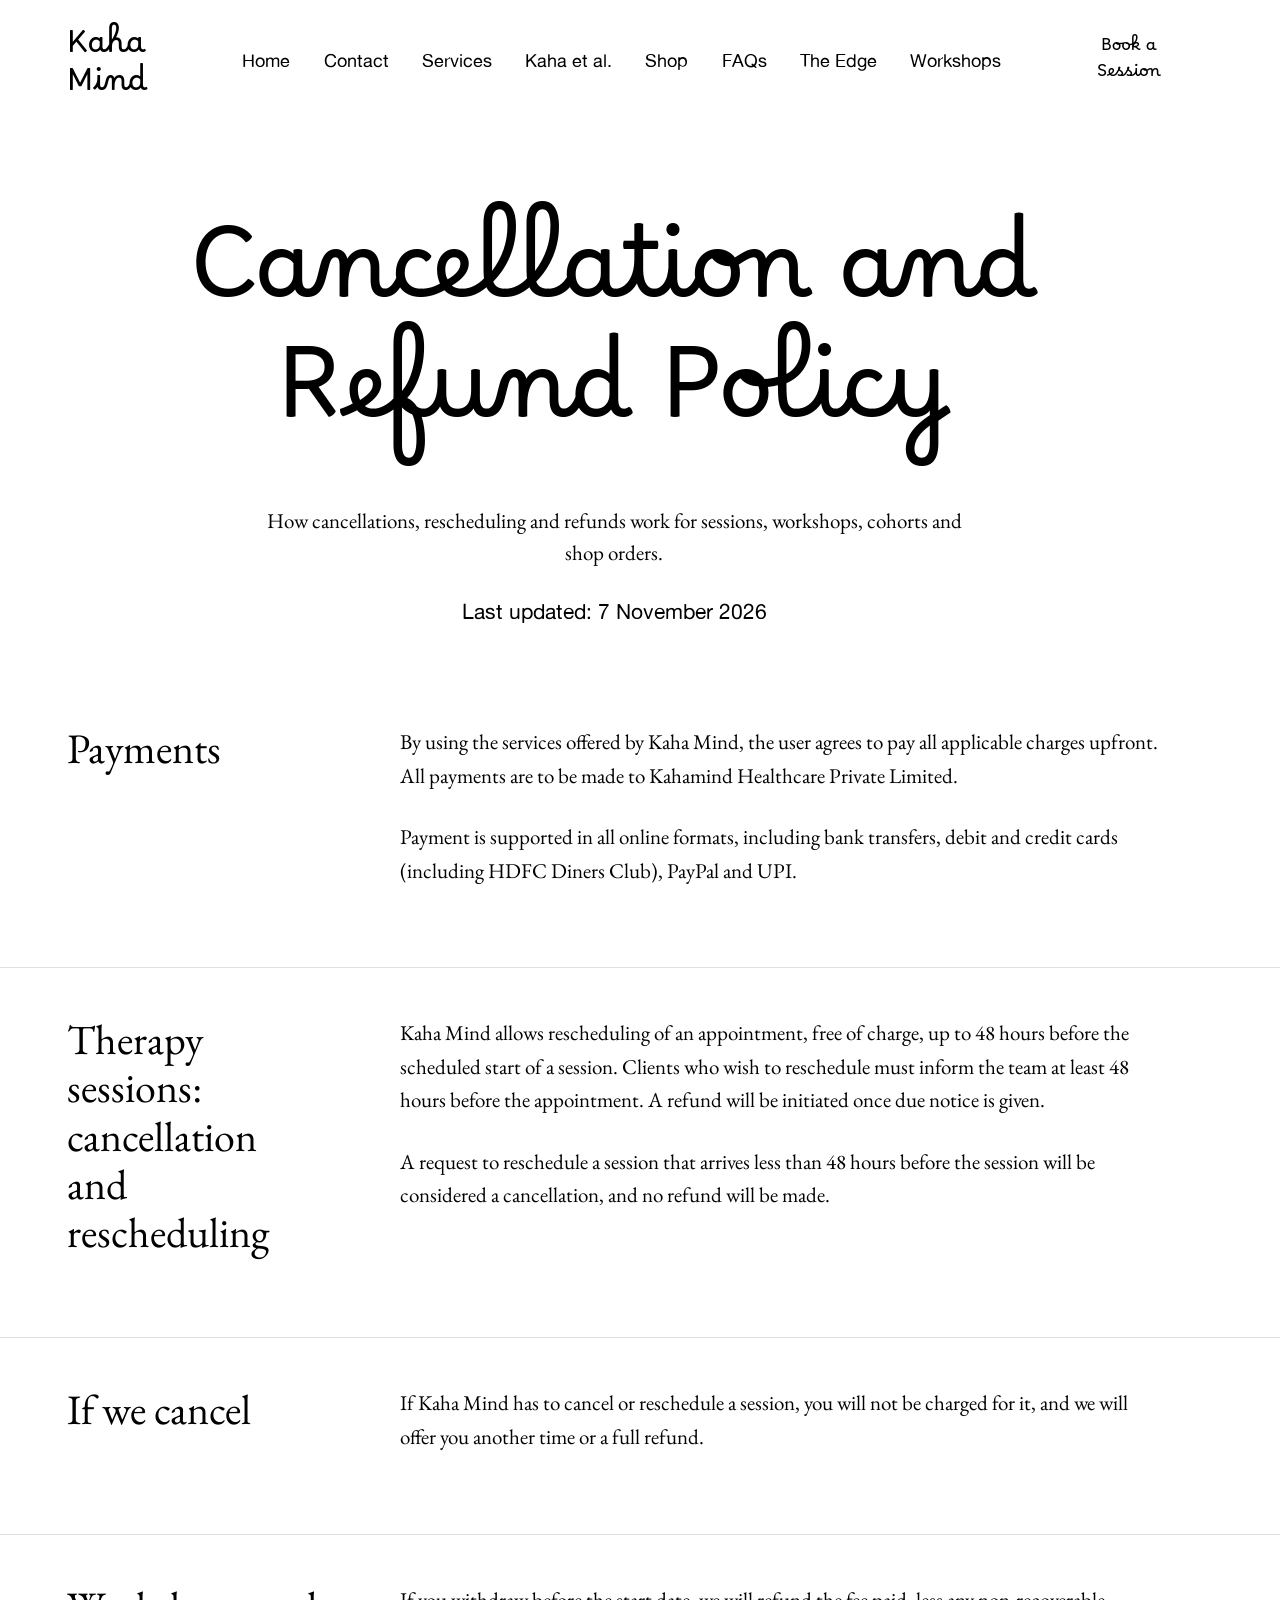
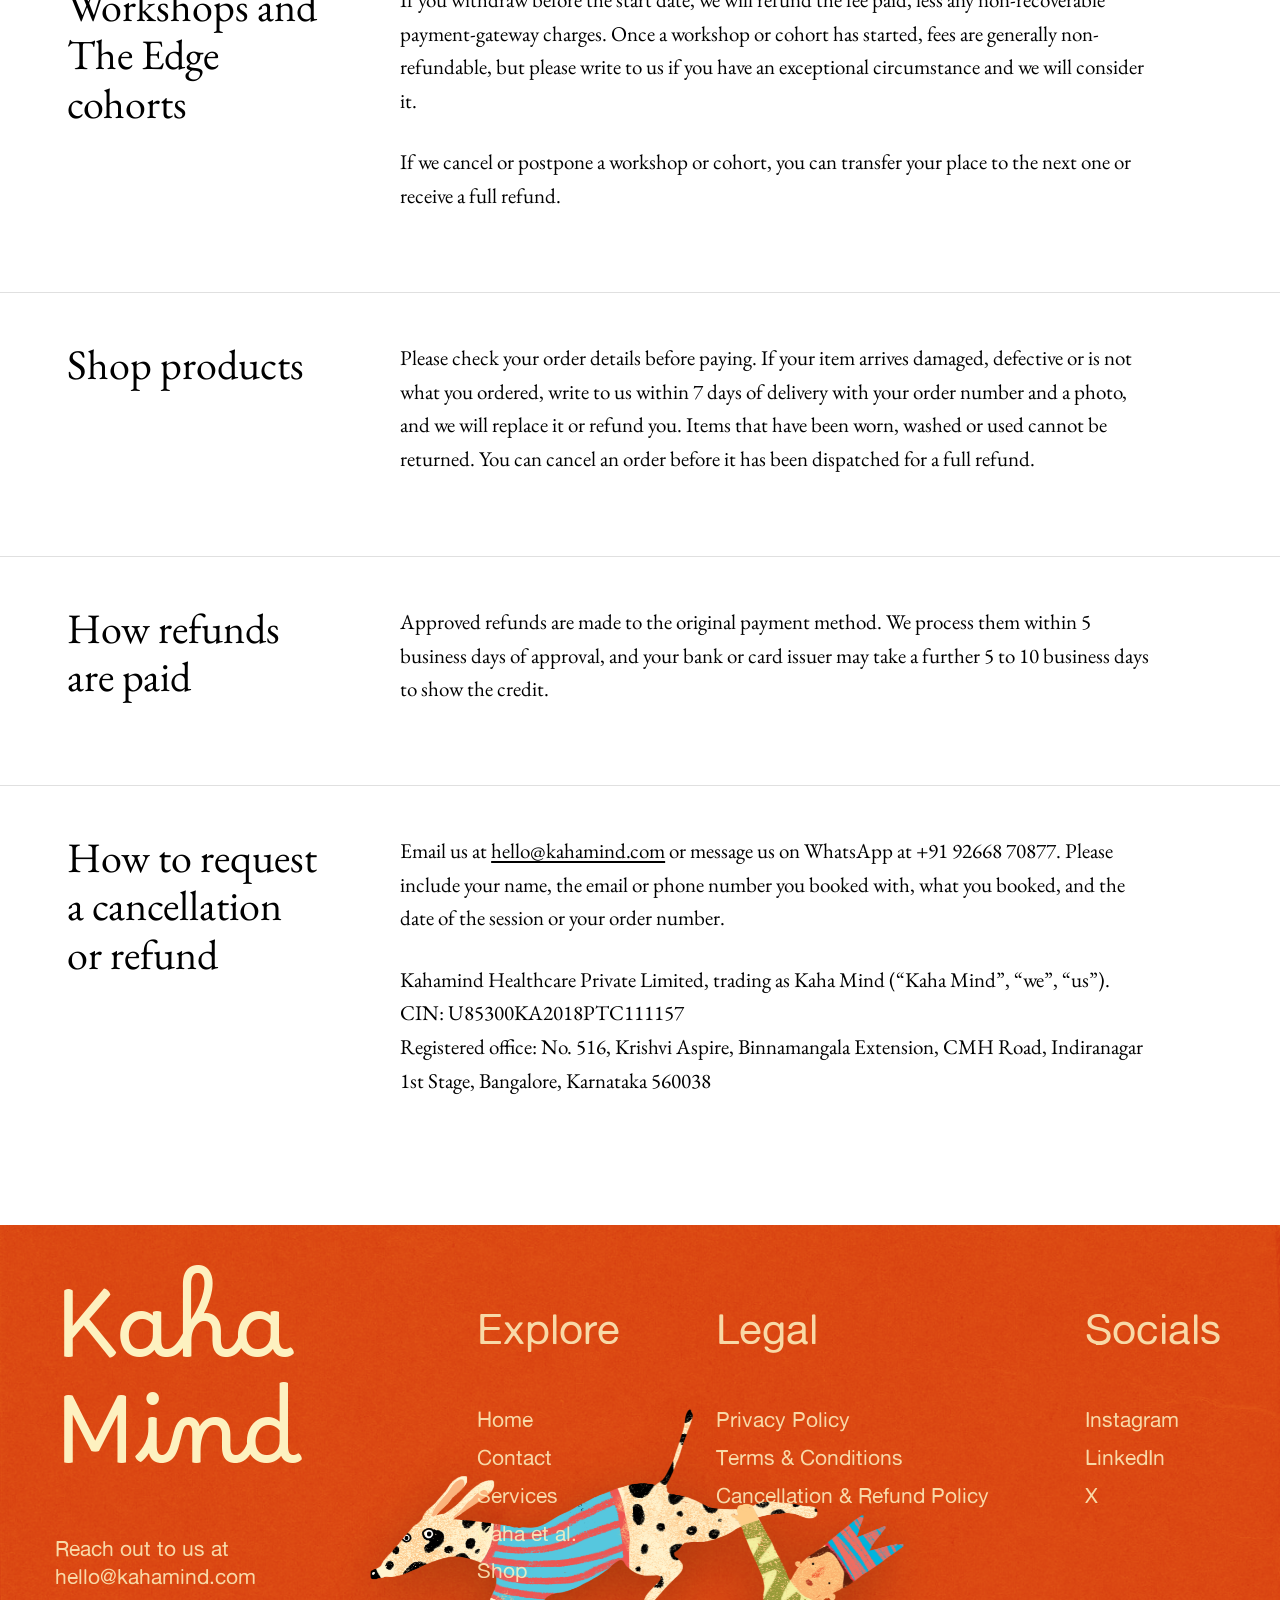
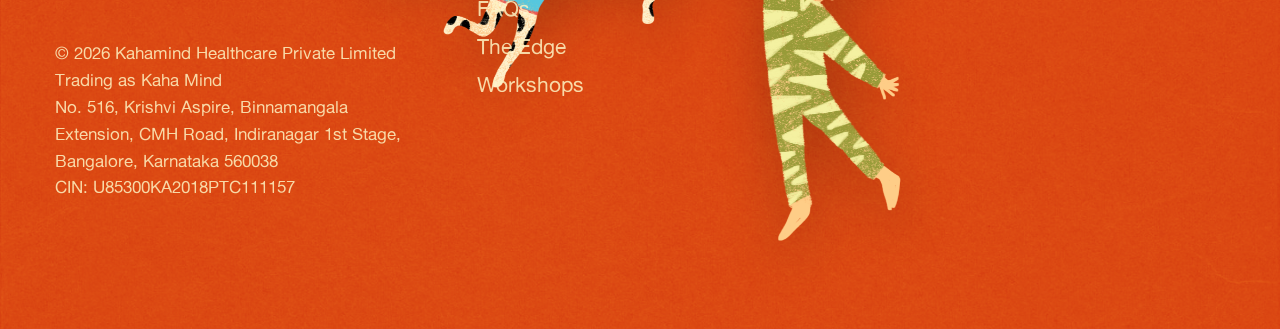
==== cancellation-and-refund-policy.html @ 148a232e "Add files via upload" ====
<!DOCTYPE html>
<html lang="en">
<head>
<meta charset="UTF-8">
<meta name="viewport" content="width=device-width, initial-scale=1">
<title>Cancellation and Refund Policy - Kaha Mind</title>
<link rel="preconnect" href="https://fonts.googleapis.com">
<link rel="preconnect" href="https://fonts.gstatic.com" crossorigin>
<link rel="stylesheet" href="https://fonts.googleapis.com/css2?family=Borel&family=EB+Garamond:wght@400;500&display=swap">
<link rel="stylesheet" href="styles.css?v=12">
<script>document.documentElement.className += " js";</script>
</head>
<body class="legal-page">

  <header class="home-header">
    <a href="index.html" class="home-logo" aria-label="Kaha Mind home">
      <span>Kaha</span><span>Mind</span>
    </a>

    <nav class="home-nav" aria-label="Main">
      <ul>
        <li><a href="index.html">Home</a></li>
        <li><a href="contact.html">Contact</a></li>
        <li><a href="services.html">Services</a></li>
        <li><a href="dossier.html">Kaha et al.</a></li>
        <li><a href="shop.html">Shop</a></li>
        <li><a href="faq.html">FAQs</a></li>
        <li><a href="edge.html">The Edge</a></li>
        <li><a href="workshops.html">Workshops</a></li>
      </ul>
    </nav>

    <a class="book-btn" href="contact.html">Book a<br>Session</a>

    <button class="menu-toggle home-menu-toggle" type="button" id="menu-toggle"
            aria-label="Open menu" aria-expanded="false" aria-controls="mobile-nav">
      <span></span><span></span><span></span>
    </button>
  </header>

  <nav class="mobile-nav" id="mobile-nav" aria-label="Main">
    <ul>
      <li><a href="index.html">Home</a></li>
      <li><a href="contact.html">Contact</a></li>
      <li><a href="services.html">Services</a></li>
      <li><a href="dossier.html">Kaha et al.</a></li>
      <li><a href="shop.html">Shop</a></li>
      <li><a href="faq.html">FAQs</a></li>
      <li><a href="edge.html">The Edge</a></li>
      <li><a href="workshops.html">Workshops</a></li>
    </ul>
  </nav>

  <main>

    <section class="page-hero">
      <h1 class="page-title" data-reveal>Cancellation and Refund Policy</h1>
      <p class="page-lede" data-reveal>How cancellations, rescheduling and refunds work for sessions, workshops, cohorts and shop orders.</p>
      <p class="legal-updated" data-reveal>Last updated: 7 November 2026</p>
    </section>

    <section class="faq-list">

    <article class="faq-entry" data-reveal>
      <h2 class="faq-question">Payments</h2>
      <div class="faq-answer">
        <p>By using the services offered by Kaha Mind, the user agrees to pay all applicable charges upfront. All payments are to be made to Kahamind Healthcare Private Limited.</p>
        <p>Payment is supported in all online formats, including bank transfers, debit and credit cards (including HDFC Diners Club), PayPal and UPI.</p>
      </div>
    </article>

    <article class="faq-entry" data-reveal>
      <h2 class="faq-question">Therapy sessions: cancellation and rescheduling</h2>
      <div class="faq-answer">
        <p>Kaha Mind allows rescheduling of an appointment, free of charge, up to 48 hours before the scheduled start of a session. Clients who wish to reschedule must inform the team at least 48 hours before the appointment. A refund will be initiated once due notice is given.</p>
        <p>A request to reschedule a session that arrives less than 48 hours before the session will be considered a cancellation, and no refund will be made.</p>
      </div>
    </article>

    <article class="faq-entry" data-reveal>
      <h2 class="faq-question">If we cancel</h2>
      <div class="faq-answer">
        <p>If Kaha Mind has to cancel or reschedule a session, you will not be charged for it, and we will offer you another time or a full refund.</p>
      </div>
    </article>

    <article class="faq-entry" data-reveal>
      <h2 class="faq-question">Workshops and The Edge cohorts</h2>
      <div class="faq-answer">
        <p>If you withdraw before the start date, we will refund the fee paid, less any non-recoverable payment-gateway charges. Once a workshop or cohort has started, fees are generally non-refundable, but please write to us if you have an exceptional circumstance and we will consider it.</p>
        <p>If we cancel or postpone a workshop or cohort, you can transfer your place to the next one or receive a full refund.</p>
      </div>
    </article>

    <article class="faq-entry" data-reveal>
      <h2 class="faq-question">Shop products</h2>
      <div class="faq-answer">
        <p>Please check your order details before paying. If your item arrives damaged, defective or is not what you ordered, write to us within 7 days of delivery with your order number and a photo, and we will replace it or refund you. Items that have been worn, washed or used cannot be returned. You can cancel an order before it has been dispatched for a full refund.</p>
      </div>
    </article>

    <article class="faq-entry" data-reveal>
      <h2 class="faq-question">How refunds are paid</h2>
      <div class="faq-answer">
        <p>Approved refunds are made to the original payment method. We process them within 5 business days of approval, and your bank or card issuer may take a further 5 to 10 business days to show the credit.</p>
      </div>
    </article>

    <article class="faq-entry" data-reveal>
      <h2 class="faq-question">How to request a cancellation or refund</h2>
      <div class="faq-answer">
        <p>Email us at <a href="mailto:hello@kahamind.com">hello@kahamind.com</a> or message us on WhatsApp at +91 92668 70877. Please include your name, the email or phone number you booked with, what you booked, and the date of the session or your order number.</p>
        <p>Kahamind Healthcare Private Limited, trading as Kaha Mind (&ldquo;Kaha Mind&rdquo;, &ldquo;we&rdquo;, &ldquo;us&rdquo;).<br>CIN: U85300KA2018PTC111157<br>Registered office: No. 516, Krishvi Aspire, Binnamangala Extension, CMH Road, Indiranagar 1st Stage, Bangalore, Karnataka 560038</p>
      </div>
    </article>

    </section>

  </main>

  <footer class="site-footer home-footer">
    <div class="footer-brand">
      <p class="footer-wordmark" data-reveal>
        <span>Kaha</span>
        <span>Mind</span>
      </p>
      <p class="footer-contact" data-reveal>Reach out to us at<br><a href="mailto:hello@kahamind.com">hello@kahamind.com</a></p>
      <p class="footer-legal" data-reveal>
        &copy; 2026 Kahamind Healthcare Private Limited<br>
        Trading as Kaha Mind<br>
        No. 516, Krishvi Aspire, Binnamangala Extension, CMH Road, Indiranagar 1st Stage, Bangalore, Karnataka 560038<br>
        CIN: U85300KA2018PTC111157
      </p>
    </div>

    <img class="art footer-art" id="footer-art" src="art_11.png" alt="" aria-hidden="true">

    <nav class="footer-links" aria-label="Footer">
      <div class="footer-col" data-reveal>
        <h2>Explore</h2>
        <ul>
          <li><a href="index.html">Home</a></li>
          <li><a href="contact.html">Contact</a></li>
          <li><a href="services.html">Services</a></li>
          <li><a href="dossier.html">Kaha et al.</a></li>
          <li><a href="shop.html">Shop</a></li>
          <li><a href="faq.html">FAQs</a></li>
          <li><a href="edge.html">The Edge</a></li>
          <li><a href="workshops.html">Workshops</a></li>
        </ul>
      </div>

      <div class="footer-col" data-reveal>
        <h2>Legal</h2>
        <ul>
          <li><a href="privacy-policy.html">Privacy Policy</a></li>
          <li><a href="terms-and-conditions.html">Terms &amp; Conditions</a></li>
          <li><a href="cancellation-and-refund-policy.html">Cancellation &amp; Refund Policy</a></li>
        </ul>
      </div>

      <div class="footer-col" data-reveal>
        <h2>Socials</h2>
        <ul>
          <li><a href="https://www.instagram.com/kaha.mind/" target="_blank" rel="noopener">Instagram</a></li>
          <li><a href="https://linkedin.com/" target="_blank" rel="noopener">LinkedIn</a></li>
          <li><a href="https://x.com/kahamind" target="_blank" rel="noopener">X</a></li>
        </ul>
      </div>
    </nav>
  </footer>

  <script>
    /* mobile menu */
    (function () {
      var toggle = document.getElementById("menu-toggle");
      var panel = document.getElementById("mobile-nav");
      if (!toggle || !panel) return;

      function setOpen(open) {
        document.body.classList.toggle("nav-open", open);
        toggle.setAttribute("aria-expanded", open ? "true" : "false");
        toggle.setAttribute("aria-label", open ? "Close menu" : "Open menu");
      }

      toggle.addEventListener("click", function (e) {
        e.stopPropagation();
        setOpen(!document.body.classList.contains("nav-open"));
      });

      document.addEventListener("click", function (e) {
        if (document.body.classList.contains("nav-open") &&
            !panel.contains(e.target) && !toggle.contains(e.target)) setOpen(false);
      });

      document.addEventListener("keydown", function (e) {
        if (e.key === "Escape") setOpen(false);
      });

      panel.addEventListener("click", function (e) {
        if (e.target.closest("a")) setOpen(false);
      });
    })();
  </script>

  <script>
    /* the footer piece: draggable inside the footer */
    (function () {
      var el = document.getElementById("footer-art");
      var bounds = document.querySelector(".home-footer");
      if (!el || !bounds) return;

      var dragging = false;
      var startX = 0, startY = 0, offX = 0, offY = 0;

      function clamp(v, min, max) { return v < min ? min : (v > max ? max : v); }

      function down(e) {
        dragging = true;
        el.style.setProperty("--tilt", ((Math.random() * 14) - 7).toFixed(1) + "deg");
        el.classList.add("is-held");
        el.style.zIndex = 50;
        var p = e.touches ? e.touches[0] : e;
        startX = p.clientX; startY = p.clientY;
        offX = parseFloat(el.dataset.dx || 0);
        offY = parseFloat(el.dataset.dy || 0);
        if (e.cancelable) e.preventDefault();
      }

      function move(e) {
        if (!dragging) return;
        var p = e.touches ? e.touches[0] : e;
        var b = bounds.getBoundingClientRect();
        var r = el.getBoundingClientRect();
        var dx = offX + (p.clientX - startX);
        var dy = offY + (p.clientY - startY);
        var curDx = parseFloat(el.dataset.dx || 0);
        var curDy = parseFloat(el.dataset.dy || 0);
        var homeLeft = r.left - curDx;
        var homeTop = r.top - curDy;
        dx = clamp(dx, b.left - homeLeft, b.right - r.width - homeLeft);
        dy = clamp(dy, b.top - homeTop, b.bottom - r.height - homeTop);
        el.dataset.dx = dx; el.dataset.dy = dy;
        el.style.left = dx + "px"; el.style.top = dy + "px";
        if (e.cancelable) e.preventDefault();
      }

      function up() {
        if (!dragging) return;
        dragging = false;
        el.classList.remove("is-held");
        el.style.setProperty("--tilt", "0deg");
      }

      el.addEventListener("mousedown", down);
      window.addEventListener("mousemove", move);
      window.addEventListener("mouseup", up);
      el.addEventListener("touchstart", down, { passive: false });
      window.addEventListener("touchmove", move, { passive: false });
      window.addEventListener("touchend", up);
      el.addEventListener("dragstart", function (e) { e.preventDefault(); });
    })();
  </script>

  <script>
    /* the page fades up once, on open */
    (function () {
      function open() { document.body.classList.add("is-loaded"); }
      if (document.readyState === "complete") open();
      else window.addEventListener("load", open);
      setTimeout(open, 1200);
    })();
  </script>

  <script>
    (function () {
      var items = document.querySelectorAll("[data-reveal]");
      if (!("IntersectionObserver" in window)) {
        for (var j = 0; j < items.length; j++) items[j].classList.add("is-visible");
        return;
      }
      var observer = new IntersectionObserver(function (entries) {
        var batch = 0;
        entries.forEach(function (entry) {
          if (!entry.isIntersecting) return;
          entry.target.style.transitionDelay = (batch * 90) + "ms";
          entry.target.classList.add("is-visible");
          observer.unobserve(entry.target);
          batch++;
        });
      }, { threshold: 0.12, rootMargin: "0px 0px -8% 0px" });
      items.forEach(function (el) { observer.observe(el); });
    })();
  </script>
</body>
</html>
---- styles.css ----
/* ============================================================
   Kaha Mind , sitewide styles

   Type
     pd-kakabus  , the Kaha wordmark (the logo) only
     EB Garamond , everything else, headings included

   Contents
     1. Tokens (type scale + spacing scale)
     2. Base
     3. Scroll reveal
     4. Header + dropdown nav
     5. Home , hero, plane field, red intro band
     6. Shared pill button
     7. Services page
     8. Footer
     9. Responsive (scale overrides)
   ============================================================ */

@font-face {
  font-family: "Alte Haas Grotesk";
  src: url("fonts/AlteHaasGrotesk-Regular.ttf") format("truetype"),
       url("AlteHaasGrotesk-Regular.ttf") format("truetype");
  font-weight: 400;
  font-style: normal;
  font-display: swap;
}

@font-face {
  font-family: "EB Garamond Local";
  src: url("fonts/EBGaramond-Regular.ttf") format("truetype"),
       url("EBGaramond-Regular.ttf") format("truetype");
  font-weight: 400;
  font-style: normal;
  font-display: swap;
}

/* ------------------------------------------------------------
   1. Tokens
   Every size on the site comes from this scale. Change it here
   and the whole site moves together.
   ------------------------------------------------------------ */

:root {
  /* colour */
  --ink: #000000;
  --paper: #ffffff;
  --deep-teal: #14313f;
  --signal-red: #cf2318;

  /* families */
  --script: "pd-kakabus", cursive;
  --body: "EB Garamond", "EB Garamond Local", Georgia, "Times New Roman", serif;

  /* the footer and the loading counter are set in the grotesk */
  --sans: "Alte Haas Grotesk", "Helvetica Neue", Arial, sans-serif;

  /* type scale */
  --fs-display: 62px;   /* the main page heading                */
  --fs-h1: 96px;         /* the Kaha wordmark                    */
  --fs-h2: 42px;         /* section headings                     */
  --fs-h3: 27px;         /* sub headings                         */
  --fs-lead: 21px;       /* matches body                         */
  --fs-body: 21px;       /* ALL running text, everywhere         */
  --fs-small: 17px;      /* eyebrows, captions, pills only       */
  --fs-nav: 21px;        /* footer links, pills, tabs            */

  /* the header navigation keeps its own size: raising the body
     text should not push these links around */
  --fs-topnav: 18px;

  /* line heights */
  --lh-tight: 1.05;
  --lh-heading: 1.15;
  --lh-body: 1.55;

  /* spacing scale */
  --space-xs: 10px;
  --space-sm: 18px;
  --space-md: 28px;
  --space-lg: 48px;
  --space-xl: 80px;
  --space-2xl: 128px;

  /* horizontal rhythm of the page */
  --edge-left: 5.2%;
  --edge-right: 9.3%;

  /* comfortable measure for running text */
  --measure: 36em;

  /* paper grain reused across the coloured bands */
  --grain: url("data:image/svg+xml;utf8,<svg xmlns='http://www.w3.org/2000/svg' width='160' height='160'><filter id='n'><feTurbulence type='fractalNoise' baseFrequency='0.85' numOctaves='3'/></filter><rect width='160' height='160' filter='url(%23n)' opacity='0.5'/></svg>");
}

/* ------------------------------------------------------------
   2. Base
   ------------------------------------------------------------ */

*,
*::before,
*::after { box-sizing: border-box; }

html {
  -webkit-text-size-adjust: 100%;
  overflow-x: hidden;
}

body {
  margin: 0;
  overflow-x: hidden;
  background: var(--paper);
  color: var(--ink);
  font-family: var(--body);
  font-size: var(--fs-body);
  line-height: var(--lh-body);
  -webkit-font-smoothing: antialiased;
}

img { display: block; max-width: 100%; }

a { color: inherit; text-decoration: none; }

:focus-visible {
  outline: 2px solid currentColor;
  outline-offset: 3px;
}

/* every heading is EB Garamond unless it opts into the
   script face , only the wordmark and the page title do */
h1, h2, h3 {
  font-family: var(--body);
  font-weight: 400;
  line-height: var(--lh-heading);
}

p { margin: 0 0 var(--space-md); }
p:last-child { margin-bottom: 0; }

/* ------------------------------------------------------------
   3. Scroll reveal
   ------------------------------------------------------------ */

.js [data-reveal] {
  opacity: 0;
  transform: translateY(28px);
  will-change: opacity, transform;
  transition:
    opacity 0.9s cubic-bezier(0.22, 0.61, 0.36, 1),
    transform 0.9s cubic-bezier(0.22, 0.61, 0.36, 1);
}

.js [data-reveal].is-visible {
  opacity: 1;
  transform: none;
}

/* ------------------------------------------------------------
   4. Header + dropdown nav
   ------------------------------------------------------------ */

.site-header {
  position: relative;
  z-index: 20;
  display: flex;
  align-items: flex-start;
  justify-content: space-between;
  padding: 30px 58px 0 44px;
}

.logo-mark {
  font-family: var(--script);
  font-size: 46px;
  line-height: 1;
  letter-spacing: 0.01em;
}

.nav-cluster {
  position: relative;
  display: flex;
  justify-content: flex-end;
}

.menu-toggle {
  /* THE TWO NUMBERS THE CROSS IS BUILT FROM.

     The bars fold into an X by sliding the top and bottom ones onto
     the middle one and turning them. For the X to come out
     symmetrical, that slide has to be exactly the distance between
     one bar and the next: the height of a bar plus the gap under
     it. Keeping both as variables means the slide below works
     itself out from them, so changing the burger's proportions can
     never knock the X crooked again. */
  --bar-h: 2.5px;
  --bar-gap: 7px;

  width: 34px;
  padding: 10px 0;
  margin-top: 6px;
  min-height: 44px;
  border: 0;
  background: none;
  cursor: pointer;
  display: flex;
  flex-direction: column;
  gap: var(--bar-gap);
}

.menu-toggle span {
  display: block;
  height: var(--bar-h);
  background: var(--ink);
  border-radius: 2px;
  transition: transform 0.28s ease, opacity 0.18s ease;
}

/* three bars fold into a cross while the menu is open.
   The slide is worked out from the bar height and gap rather than
   typed in, so the two strokes always meet at their middles. */
.nav-cluster.is-open .menu-toggle span:nth-child(1) {
  transform: translateY(calc(var(--bar-h) + var(--bar-gap))) rotate(45deg);
}
.nav-cluster.is-open .menu-toggle span:nth-child(2) {
  /* The middle bar has to vanish for the X to be clean. Fading it
     out is not enough on its own: if a browser ignores the fade for
     any reason the bar is still full width, and because the two
     crossed strokes only cover the middle of it, its two rounded
     ends stay visible either side of the X as a pair of dots.
     Squeezing its width to nothing as well leaves nothing that can
     show through, whatever happens to the fade. */
  opacity: 0;
  transform: scaleX(0);
}
.nav-cluster.is-open .menu-toggle span:nth-child(3) {
  transform: translateY(calc(-1 * (var(--bar-h) + var(--bar-gap)))) rotate(-45deg);
}

/* the dropdown itself , frosted glass rather than a solid card */
.site-nav {
  position: absolute;
  top: calc(100% + 18px);
  right: 0;
  min-width: 244px;
  max-width: calc(100vw - 32px);
  padding: var(--space-md) 34px;

  background: rgba(255, 255, 255, 0.42);
  border: 1px solid rgba(0, 0, 0, 0.14);
  border-radius: 28px;
  box-shadow: 0 18px 44px rgba(0, 0, 0, 0.10);
  -webkit-backdrop-filter: blur(18px) saturate(150%);
  backdrop-filter: blur(18px) saturate(150%);

  opacity: 0;
  visibility: hidden;
  transform: translateY(-10px) scale(0.96);
  transform-origin: top right;
  transition:
    opacity 0.24s ease,
    transform 0.28s cubic-bezier(0.22, 0.61, 0.36, 1),
    visibility 0s linear 0.28s;
}

/* browsers without backdrop-filter get a little more opacity
   so the links stay readable over whatever sits behind */
@supports not ((-webkit-backdrop-filter: blur(1px)) or (backdrop-filter: blur(1px))) {
  .site-nav { background: rgba(255, 255, 255, 0.82); }
}

.nav-cluster.is-open .site-nav {
  opacity: 1;
  visibility: visible;
  transform: translateY(0) scale(1);
  transition-delay: 0s;
}

.site-nav ul {
  margin: 0;
  padding: 0;
  list-style: none;
}

.site-nav li {
  font-size: var(--fs-topnav);
  line-height: 1.9;
}

.site-nav a {
  display: block;
  transition: opacity 0.18s ease;
}

.site-nav a:hover,
.site-nav a:focus-visible { opacity: 0.55; }

/* the page you're already on */
.site-nav a[aria-current="page"] {
  position: relative;
  display: inline-block;
}
.site-nav a[aria-current="page"]::after {
  content: "";
  position: absolute;
  left: 0;
  right: 0;
  bottom: 6px;
  height: 1.5px;
  background: currentColor;
}

/* ------------------------------------------------------------
   5. Home , hero, plane field, red intro band
   ------------------------------------------------------------ */

.hero {
  margin-top: -6px;
  position: relative;
  overflow: hidden;
}

/* paper planes drift inside this layer and never spill out of it.
   sits above the wordmark and the crowd, so nothing hides them. */
.plane-field {
  position: absolute;
  inset: 0;
  overflow: hidden;
  pointer-events: none;
  z-index: 3;
}

.plane {
  position: absolute;
  top: 0;
  left: 0;
  height: auto;
  transform-origin: 50% 50%;
  will-change: transform, opacity;
  backface-visibility: hidden;

  /* the flock fades in with everything else on the page */
  opacity: 0;
  transition: opacity 0.9s cubic-bezier(0.22, 0.61, 0.36, 1);
}

.plane-field.is-visible .plane { opacity: 1; }

/* the wordmark keeps the script face , it's the logo, not a heading */
.wordmark {
  position: relative;
  z-index: 2;
  margin: 0;
  text-align: center;
  font-family: var(--script);
  display: flex;
  flex-direction: column;
  align-items: center;
}

.wordmark-kaha {
  font-size: var(--fs-h1);
  line-height: 1;
}

.wordmark-mind {
  font-size: calc(var(--fs-h1) * 0.53);
  line-height: 1;
  margin-top: 4px;
}

.hero-crowd {
  position: relative;
  z-index: 2;
  width: 100%;
  height: auto;
  margin-top: 6px;
  margin-bottom: -1px;   /* sits flush on the red band below */
}

/* ------------------------------------------------------------
   6. Shared pill button
   ------------------------------------------------------------ */

.pill {
  display: inline-block;
  border: 1px solid currentColor;
  border-radius: 999px;
  padding: 6px 20px 7px;
  font-size: var(--fs-small);
  line-height: 1.2;
  white-space: nowrap;
  transition: background-color 0.2s ease, color 0.2s ease;
}

.pill-lg {
  font-size: var(--fs-nav);
  padding: 10px 30px 12px;
}

/* on white */
.pill:hover,
.pill:focus-visible {
  background: var(--ink);
  color: var(--paper);
}

/* on red */
.intro .pill:hover,
.intro .pill:focus-visible,
/* ------------------------------------------------------------
   7. Services page
   ------------------------------------------------------------ */

/* Space under the header, so an illustration can sit between the
   navigation and the page title. */
.page-hero {
  padding: var(--space-2xl) var(--edge-right) var(--space-2xl) var(--edge-left);
  text-align: center;
}

/* the contact page runs tighter below the title */
.contact-page .page-hero { padding-bottom: var(--space-lg); }

/* the issue rail follows straight on from the description */
.dossier-page .page-hero { padding-bottom: var(--space-lg); }

/* these two pages carry no illustration above the title, so they sit
   higher under the navigation */
.dossier-page .page-hero,
.shop-page .page-hero { padding-top: var(--space-xl); }

/* ------------------------------------------------------------
   The illustration above a page title.

   >>> TO RESIZE IT, CHANGE THE ONE VALUE BELOW. <<<
   It is the width of the artwork; the height follows.
   ------------------------------------------------------------ */
.page-art {
  --page-art-size: 210px;

  /* >>> the gap between the artwork and the title below it <<< */
  --page-art-gap: var(--space-xl);

  display: block;
  width: var(--page-art-size);
  height: auto;
  margin: 0 auto var(--page-art-gap);

  /* turns on the spot, the same way a collage piece does while held */
  transform-origin: 50% 50%;
  animation: page-art-spin 7s linear infinite;
}

/* the reveal animates transform too, so exempt this one: it only
   needs to fade, or the spin is overwritten */
.js .page-art[data-reveal] { transform: none; }

@keyframes page-art-spin {
  from { transform: perspective(700px) rotateY(0deg); }
  to   { transform: perspective(700px) rotateY(360deg); }
}

/* the cat reads larger than the other pieces at a shared width,
   so the shop gets its own size. >>> EDIT THIS ONE <<< */
.shop-page .page-art { --page-art-size: 150px; }

@media (max-width: 1024px) {
  .shop-page .page-art { --page-art-size: 120px; }
}

@media (max-width: 640px) {
  .shop-page .page-art { --page-art-size: 100px; }
}

.page-title {
  margin: 0;
  font-family: var(--script-logo);   /* Borel */
  font-size: var(--fs-display);
  line-height: 1.25;                 /* Borel has tall ascenders and
                                        descenders, so it needs more
                                        room than a grotesk */
}

.page-lede {
  max-width: 34em;
  margin: var(--space-md) auto 0;
  font-size: var(--fs-lead);
  line-height: 1.5;
}

/* a titled block of running copy: heading left, text right */
.service-block {
  display: grid;
  grid-template-columns: 380fr 800fr;
  gap: 64px;
  padding: 0 var(--edge-right) var(--space-2xl) var(--edge-left);
}

.service-head {
  position: sticky;
  top: var(--space-lg);
  align-self: start;
}

/* anything following the red band gets a clear run of white space
   before it starts, so the band reads as a break in the page */
.service-head h2 {
  margin: 0;
  font-size: var(--fs-h2);
}

.service-body p {
  max-width: var(--measure);
}

.service-body .lead {
  font-size: var(--fs-lead);
  line-height: 1.32;
  margin-bottom: var(--space-md);
}

.band-inner { position: relative; }

.band-title {
  margin: 0 0 var(--space-lg);
  font-size: var(--fs-h2);
}

.offer-grid {
  display: grid;
  grid-template-columns: repeat(2, minmax(0, 1fr));
  gap: var(--space-xl) 64px;
  align-items: start;
}

.offer h3 {
  margin: 0 0 var(--space-sm);
  font-size: var(--fs-h3);
}

.offer p { max-width: var(--measure); }

.edge-section-body p,
.edge-section-body .edge-list { max-width: 60em; }

/* the aside sits under both cards, boxed like an oversized pill */
.offer-note {
  grid-column: 1 / -1;
  border: 1px solid rgba(0, 0, 0, 0.45);
  border-radius: 28px;
  padding: var(--space-md) 36px;
}

.offer-note p {
  font-size: var(--fs-small);
  line-height: 1.6;
  max-width: 52em;
}

.band-actions {
  display: flex;
  gap: var(--space-xs);
  margin-top: var(--space-xl);
}

/* closing call to action */
.page-cta {
  padding: 0 var(--edge-right) var(--space-2xl) var(--edge-left);
  text-align: center;
}

.cta-line {
  margin: 0 auto var(--space-lg);
  max-width: 16em;
  font-size: var(--fs-h2);
  line-height: var(--lh-heading);
}

.cta-actions {
  display: flex;
  justify-content: center;
  flex-wrap: wrap;
  gap: var(--space-xs);
}


/* ---------- services: the offer block, no longer a red band ---------- */

.offer-section {
  position: relative;
  padding: 0 var(--edge-right) var(--space-2xl) var(--edge-left);
}

/* the For Individuals block sits directly above it, so it needs
   less room underneath than a block followed by a new section */
.service-block.tight-bottom {
  padding-bottom: var(--space-lg);
}

.offer-section .band-title { margin-bottom: var(--space-lg); }

.offer-section .offer-note {
  border-color: rgba(0, 0, 0, 0.45);
}

/* the P.S. box: text on the left, book button on the right */
.offer-section .offer-note {
  display: flex;
  align-items: center;
  justify-content: space-between;
  gap: var(--space-lg);
}

.offer-section .offer-note p { flex: 1 1 auto; }

.note-actions {
  display: flex;
  flex: 0 0 auto;
}

.offer-section .pill:hover,
.offer-section .pill:focus-visible {
  background: var(--ink);
  color: var(--paper);
}

/* ------------------------------------------------------------
   7b. Edge and Workshops
   Long pages, so the copy is set for reading: a comfortable
   measure, clear steps between sections, and headings that
   stay with their content.
   ------------------------------------------------------------ */

/* cohort switcher */
.tab-row {
  display: flex;
  justify-content: center;
  flex-wrap: wrap;
  gap: var(--space-xs);
  margin-top: var(--space-lg);
}

.tab {
  font-family: var(--body);
  font-size: var(--fs-nav);
  line-height: 1.2;
  color: inherit;
  background: transparent;
  border: 1px solid var(--ink);
  border-radius: 999px;
  padding: 10px 30px 12px;
  cursor: pointer;
  transition: background-color 0.2s ease, color 0.2s ease;
}

.tab:hover { background: rgba(0, 0, 0, 0.06); }

.tab.is-active {
  background: var(--ink);
  color: var(--paper);
}

.edge-panel { display: block; }
.edge-panel[hidden] { display: none; }

/* the opening paragraphs */
/* the intro runs the full width of the page, like the sections
   below it, rather than sitting in a narrow centred column */
.edge-intro {
  max-width: 1500px;
  margin: 0 auto var(--space-xl);
  padding: 0 var(--edge-right) var(--space-lg) var(--edge-left);
  border-bottom: 1px solid rgba(0, 0, 0, 0.12);
}

/* the opening paragraph is the widest thing on the page: set a
   size up, and allowed to run the whole measure */
.edge-intro > p:first-of-type {
  max-width: none;
  margin: 0 0 var(--space-lg);
  font-size: var(--fs-lead);
  line-height: 1.45;
}

/* the rest of the intro runs the full width too, so the Advanced
   and Undergraduate panels read as one wide opening rather than a
   wide first line above a narrow column */
.edge-intro > p:not(:first-of-type),
.edge-intro > ul {
  max-width: none;
  line-height: 1.6;
}

.edge-intro .lead {
  font-size: var(--fs-lead);
  line-height: 1.45;
}

.intro-centred {
  border-bottom: 0;
}

.intro-centred > p {
  text-align: center;
  max-width: 40em;
  margin-left: auto;
  margin-right: auto;
  font-size: var(--fs-lead);
  line-height: 1.5;
}

/* a section: heading on the left, content on the right */
.edge-section {
  display: grid;
  grid-template-columns: 300fr 900fr;
  gap: var(--space-xl);
  padding: var(--space-lg) var(--edge-right) var(--space-xl) var(--edge-left);
  border-top: 1px solid rgba(0, 0, 0, 0.12);
  max-width: 1500px;
  margin: 0 auto;
}

.edge-section:first-of-type { border-top: 0; }

.edge-section > h2 {
  margin: 0;
  font-size: var(--fs-h2);
  align-self: start;
  position: sticky;
  top: var(--space-lg);
}

/* a readable line length, rather than the full column width */
.edge-section-body { max-width: 44em; }

.edge-section-body p { line-height: 1.6; }

.edge-section-body h3 {
  margin: var(--space-lg) 0 var(--space-sm);
  font-size: var(--fs-h3);
}

.edge-section-body > h3:first-child { margin-top: 0; }

.edge-section-body a {
  text-decoration: underline;
  text-underline-offset: 3px;
  transition: opacity 0.2s ease;
}
.edge-section-body a:hover { opacity: 0.6; }

/* lists: roomier, and the label on each item stands out */
.edge-list {
  margin: 0 0 var(--space-md);
  padding-left: 1.3em;
}

.edge-list li {
  margin-bottom: var(--space-sm);
  line-height: 1.55;
  padding-left: 0.2em;
}

.edge-list li:last-child { margin-bottom: 0; }

.edge-list li::marker { opacity: 0.5; }

.edge-list strong,
.edge-section-body p strong {
  font-weight: 400;
  text-decoration: underline;
  text-underline-offset: 3px;
}

/* modules within a workshop */
.module {
  margin-bottom: var(--space-lg);
  padding-left: var(--space-md);
  border-left: 1px solid rgba(0, 0, 0, 0.18);
}

.module:last-child { margin-bottom: 0; }

.module h3 {
  margin: 0 0 var(--space-xs);
  font-size: var(--fs-h3);
}

.price-line {
  font-size: var(--fs-lead);
  line-height: 1.45;
}
.price-line strong { font-weight: 400; text-decoration: none; }

.edge-actions {
  display: flex;
  gap: var(--space-xs);
  margin-top: var(--space-md);
}

/* the apply button, sitting under each cohort's opening copy */
.edge-intro-actions {
  margin-top: var(--space-lg);
}

/* FAQs on the red band */
.edge-faq {
  margin-top: var(--space-lg);
  padding: var(--space-lg) var(--edge-right) var(--space-2xl) var(--edge-left);
  border-top: 1px solid rgba(0, 0, 0, 0.12);
  max-width: 1500px;
  margin-left: auto;
  margin-right: auto;
}

.faq-lede {
  font-size: var(--fs-lead);
  line-height: 1.45;
  margin-bottom: var(--space-lg);
  max-width: 44em;
}

.faq-item {
  max-width: 44em;
  padding: var(--space-md) 0;
  border-top: 1px solid rgba(0, 0, 0, 0.18);
}

.faq-item:last-of-type { border-bottom: 1px solid rgba(0, 0, 0, 0.18); }

.faq-item p { line-height: 1.6; }

.faq-q {
  font-size: var(--fs-h3);
  line-height: var(--lh-heading);
  margin-bottom: var(--space-sm);
}

.faq-outro {
  margin-top: var(--space-lg);
  max-width: 44em;
}

.edge-faq a {
  text-decoration: underline;
  text-underline-offset: 3px;
  transition: opacity 0.2s ease;
}
.edge-faq a:hover { opacity: 0.75; }

/* ------------------------------------------------------------
   7c. Contact page
   ------------------------------------------------------------ */

.contact-direct {
  padding: 0 var(--edge-right) var(--space-lg) var(--edge-left);
  color: var(--ink);
  text-align: center;
}

.contact-line {
  font-size: var(--fs-lead);
  line-height: 1.35;
  margin: 0 auto var(--space-xs);
  max-width: 24em;
}

.contact-line a {
  text-decoration: underline;
  text-underline-offset: 4px;
  transition: opacity 0.2s ease;
}
.contact-line a:hover { opacity: 0.75; }

.or-text {
  font-size: var(--fs-h3);
  letter-spacing: 0.2em;
  margin: var(--space-md) 0;
}

.contact-line-sub { font-size: var(--fs-body); }

.contact-form-section {
  width: min(760px, 88vw);   /* the same field width as the checkout */
  margin: 0 auto;
  padding: var(--space-lg) 0 calc(var(--space-2xl) + var(--space-xl));
}

.form-message {
  border: 1px solid currentColor;
  border-radius: 22px;
  padding: var(--space-sm) var(--space-md);
  margin-bottom: var(--space-lg);
  font-size: var(--fs-body);
  text-align: center;
}

.form-message.is-success { color: var(--deep-teal); }
.form-message.is-error { color: var(--signal-red); }
.form-message[hidden] { display: none; }

/* the honeypot must stay in the DOM but never be seen */
.botcheck {
  position: absolute;
  left: -9999px;
  opacity: 0;
  pointer-events: none;
}

.form-group { display: flex; flex-direction: column; }

.form-group label {
  font-size: var(--fs-small);
  line-height: 1.3;
  margin-bottom: var(--space-xs);
}

.form-group input,
.form-group select,
.form-group textarea {
  width: 100%;
  font-family: var(--body);
  font-size: var(--fs-body);
  line-height: 1.4;
  color: var(--ink);
  background: transparent;
  border: 1px solid var(--ink);
  border-radius: 18px;
  padding: 12px 18px;
  transition: border-color 0.2s ease, box-shadow 0.2s ease;
}

.form-group input:focus,
.form-group select:focus,
.form-group textarea:focus {
  outline: none;
  box-shadow: 0 0 0 1px var(--ink);
}

.form-group select {
  appearance: none;
  -webkit-appearance: none;
  cursor: pointer;
  padding-right: 44px;
  background-image: url("data:image/svg+xml,%3Csvg xmlns='http://www.w3.org/2000/svg' width='12' height='8' viewBox='0 0 12 8'%3E%3Cpath d='M1 1l5 5 5-5' stroke='%23000' stroke-width='1.5' fill='none' stroke-linecap='round'/%3E%3C/svg%3E");
  background-repeat: no-repeat;
  background-position: right 18px center;
}

.form-group textarea {
  resize: vertical;
  min-height: 120px;
  border-radius: 22px;
}

.form-actions {
  display: flex;
  justify-content: flex-end;
  margin-top: var(--space-lg);
}

/* rows of fields, matching the shop */
.contact-form .form-group,
.contact-form .form-row { margin-bottom: var(--space-md); }

.submit-btn {
  font-family: var(--body);
  cursor: pointer;
  background: transparent;
}

.submit-btn:disabled {
  opacity: 0.5;
  cursor: default;
}

/* modules within a workshop, each its own titled beat */
.module { margin-bottom: var(--space-lg); }
.module:last-child { margin-bottom: 0; }

.module h3 {
  margin: 0 0 var(--space-xs);
  font-size: var(--fs-h3);
}

/* ------------------------------------------------------------
   7d. FAQs page
   ------------------------------------------------------------ */

/* the rules run the full width of the page, so the list itself
   carries no side padding: each entry pads its own content instead */
.faq-list {
  padding: 0 0 var(--space-lg);
}

/* set like a section on the workshops page: question on the left,
   answer on the right, a hairline between each */
.faq-entry {
  display: grid;
  grid-template-columns: 300fr 900fr;
  gap: var(--space-xl);
  padding: var(--space-lg) var(--edge-right) var(--space-xl) var(--edge-left);
  border-top: 1px solid rgba(0, 0, 0, 0.12);
  max-width: 1500px;
  margin: 0 auto;
}

.faq-entry:first-child { border-top: 0; }

.faq-question {
  margin: 0;
  font-size: var(--fs-h2);
  align-self: start;
  position: sticky;
  top: var(--space-lg);
}

.faq-answer { max-width: 44em; }

.faq-answer p { line-height: 1.6; }

.faq-answer a {
  text-decoration: underline;
  text-underline-offset: 3px;
  transition: opacity 0.2s ease;
}
.faq-answer a:hover { opacity: 0.6; }

/* the closing block reads as one more section */
.faq-closing {
  display: grid;
  grid-template-columns: 300fr 900fr;
  gap: var(--space-xl);
  padding: var(--space-lg) var(--edge-right) var(--space-2xl) var(--edge-left);
  border-top: 1px solid rgba(0, 0, 0, 0.12);
  max-width: 1500px;
  margin: 0 auto;
}

.faq-closing .band-title {
  margin: 0;
  font-size: var(--fs-h2);
  align-self: start;
}

.faq-closing-line {
  max-width: 44em;
  margin: 0 0 var(--space-lg);
  line-height: 1.6;
}

.faq-closing-actions {
  display: flex;
  flex-wrap: wrap;
  gap: var(--space-xs);
}

/* ------------------------------------------------------------
   7e. Kaha et al., a scrolling rail of issues
   ------------------------------------------------------------ */

.issue-rail-section {
  padding: 0 0 var(--space-xl);
  border-top: 1px solid rgba(0, 0, 0, 0.16);   /* divides the rail
                                                  from the description */
  margin-top: var(--space-md);
}

/* three across, centred, the rest reached by scrolling sideways */
.issue-rail {
  /* >>> the width of one cover <<< */
  --rail-card: clamp(220px, 23vw, 330px);
  --rail-gap: var(--space-2xl);

  /* the rail is exactly three covers wide and centred, so a fourth
     is clipped out of sight until it is scrolled into the row */
  width: calc((3 * var(--rail-card)) + (2 * var(--rail-gap)));
  max-width: 92vw;
  margin: 0 auto;

  display: flex;
  gap: var(--rail-gap);
  overflow-x: auto;
  scroll-snap-type: x mandatory;
  padding: var(--space-lg) 0 var(--space-md);
  scrollbar-width: none;
  -ms-overflow-style: none;
  overscroll-behavior-x: contain;
}

.issue-rail::-webkit-scrollbar { display: none; }

.issue-card {
  flex: 0 0 var(--rail-card);
  scroll-snap-align: start;
  display: block;
  transition: transform 0.35s cubic-bezier(0.22, 0.61, 0.36, 1),
              opacity 0.45s ease;
}

.issue-card img {
  width: 100%;
  height: auto;
  aspect-ratio: 16 / 9;
  object-fit: cover;
  display: block;
  border-radius: 0;           /* square corners */
  background: var(--paper);   /* the covers are transparent PNGs */
  transition: box-shadow 0.35s ease;
}

.issue-card:hover,
.issue-card:focus-visible { transform: translateY(-6px); }

.issue-card:hover img,
.issue-card:focus-visible img {
  box-shadow: 0 18px 40px rgba(0, 0, 0, 0.18);
}

/* an issue disappears completely once it is scrolled past */
.issue-card.is-past {
  opacity: 0;
  pointer-events: none;
}

.issue-label {
  display: block;
  margin-top: var(--space-sm);
  font-size: var(--fs-small);
  letter-spacing: 0.16em;
  text-transform: uppercase;
  color: rgba(0, 0, 0, 0.45);
}

.issue-blurb {
  display: block;
  margin-top: var(--space-xs);
  font-size: var(--fs-body);
  line-height: 1.45;
  color: rgba(0, 0, 0, 0.55);   /* the descriptions sit back in grey */
  max-width: 34em;
}

.rail-hint {
  margin: var(--space-sm) var(--edge-right) 0 var(--edge-left);
  font-size: var(--fs-small);
  letter-spacing: 0.14em;
  text-transform: uppercase;
  color: rgba(0, 0, 0, 0.4);
  text-align: center;
}

/* ------------------------------------------------------------
   7f. Shop
   ------------------------------------------------------------ */

.shop-step {
  padding: 0 var(--edge-right) var(--space-2xl) var(--edge-left);
}

.shop-step[hidden] { display: none; }

/* product ------------------------------------------------- */

.product {
  display: grid;
  grid-template-columns: 1fr 1fr;
  gap: var(--space-xl);
  align-items: start;
  max-width: 1100px;
  margin: 0 auto;
}

.product-image img {
  width: 100%;
  height: auto;
  border-radius: 28px;
  border: 1px solid rgba(0, 0, 0, 0.12);
}

.product-image-fallback {
  aspect-ratio: 1 / 1;
  align-items: center;
  justify-content: center;
  text-align: center;
  border: 1px solid var(--ink);
  border-radius: 28px;
  font-size: var(--fs-h2);
  line-height: 1.1;
}

.product-eyebrow {
  margin-bottom: var(--space-sm);
  font-size: var(--fs-small);
  letter-spacing: 0.16em;
  text-transform: uppercase;
  opacity: 0.55;
}

.product-title {
  margin: 0 0 var(--space-xs);
  font-size: var(--fs-h2);
}

.product-price {
  margin: 0 0 var(--space-md);
  font-size: var(--fs-lead);
}

.product-blurb {
  max-width: 30em;
  margin-bottom: var(--space-lg);
}

/* checkout ------------------------------------------------ */

.checkout-grid {
  display: block;      /* the summary panel is gone, so one column */
  max-width: 760px;
  margin: 0 auto;
}

.step-eyebrow {
  margin-bottom: var(--space-xs);
  font-size: var(--fs-small);
  letter-spacing: 0.16em;
  text-transform: uppercase;
  opacity: 0.55;
}

.step-title {
  margin: 0 0 var(--space-md);
  font-size: var(--fs-h2);
}

.step-intro {
  max-width: var(--measure);
  margin-bottom: var(--space-lg);
}

.form-row {
  display: grid;
  grid-template-columns: repeat(2, minmax(0, 1fr));
  gap: var(--space-md) var(--space-lg);
}

.form-row-3 { grid-template-columns: repeat(3, minmax(0, 1fr)); }

.contact-form .form-group,
.contact-form .form-row { margin-bottom: var(--space-md); }

.form-error {
  border: 1px solid var(--signal-red);
  border-radius: 22px;
  padding: var(--space-sm) var(--space-md);
  margin-bottom: var(--space-md);
  color: var(--signal-red);
  font-size: var(--fs-small);
}

.form-error[hidden] { display: none; }

.step-actions {
  display: flex;
  align-items: center;
  justify-content: space-between;
  flex-wrap: wrap;
  gap: var(--space-sm);
  margin-top: var(--space-lg);
}

.text-btn {
  font-family: var(--body);
  font-size: var(--fs-small);
  color: inherit;
  background: none;
  border: 0;
  padding: 6px 0;
  cursor: pointer;
  text-decoration: underline;
  text-underline-offset: 3px;
  transition: opacity 0.2s ease;
}

.text-btn:hover { opacity: 0.6; }

/* order summary ------------------------------------------- */

.order-summary {
  border: 1px solid var(--ink);
  border-radius: 28px;
  padding: var(--space-md) var(--space-md) var(--space-lg);
  position: sticky;
  top: var(--space-lg);
}

.order-summary h3 {
  margin: 0 0 var(--space-md);
  font-size: var(--fs-h3);
}

.summary-line {
  display: flex;
  justify-content: space-between;
  gap: var(--space-sm);
  font-size: var(--fs-small);
  margin-bottom: var(--space-xs);
}

.summary-total {
  margin-top: var(--space-sm);
  padding-top: var(--space-sm);
  border-top: 1px solid rgba(0, 0, 0, 0.18);
  font-size: var(--fs-body);
}

.summary-note {
  margin-top: var(--space-md);
  font-size: var(--fs-small);
  opacity: 0.65;
}

.summary-address {
  margin-top: var(--space-md);
  padding-top: var(--space-md);
  border-top: 1px solid rgba(0, 0, 0, 0.18);
}

.summary-address h4 {
  margin: 0 0 var(--space-xs);
  font-size: var(--fs-small);
  letter-spacing: 0.16em;
  text-transform: uppercase;
  opacity: 0.55;
}

.summary-address p { font-size: var(--fs-small); }

/* payment ------------------------------------------------- */

.pay-handoff {
  border: 1px solid var(--ink);
  border-radius: 28px;
  padding: var(--space-md) var(--space-md) var(--space-lg);
}

.pay-handoff-lead { margin-bottom: var(--space-sm); }

.pay-accepted {
  margin: 0 0 var(--space-lg);
  padding-left: 1.2em;
  font-size: var(--fs-small);
}

.pay-accepted li { margin-bottom: var(--space-xs); }

.pay-actions {
  display: flex;
  margin-top: var(--space-md);
}

.pay-fallback {
  margin-top: var(--space-md);
  font-size: var(--fs-small);
  color: var(--signal-red);
}

.pay-fallback a,
.done-text a {
  text-decoration: underline;
  text-underline-offset: 3px;
}

.secure-note {
  margin-top: var(--space-md);
  font-size: var(--fs-small);
  opacity: 0.65;
  max-width: var(--measure);
}

/* confirmation -------------------------------------------- */

.order-done {
  max-width: 34em;
  margin: 0 auto;
  text-align: center;
}

.done-mark {
  width: 68px;
  height: 68px;
  margin: 0 auto var(--space-md);
  display: flex;
  align-items: center;
  justify-content: center;
  font-size: 30px;
  border: 1px solid var(--ink);
  border-radius: 999px;
}

.done-text { margin-bottom: var(--space-md); }

.done-id {
  font-size: var(--fs-small);
  opacity: 0.7;
  margin-bottom: var(--space-md);
}

.done-id[hidden] { display: none; }

.order-done .shop-btn { margin-top: var(--space-sm); }

.submit-btn {
  font-family: var(--body);
  cursor: pointer;
  background: transparent;
}

.submit-btn:disabled {
  opacity: 0.5;
  cursor: default;
}

/* ------------------------------------------------------------
   8. Footer
   ------------------------------------------------------------ */

/* the footer is set in the grotesk; the wordmark keeps Borel.
   everything but the wordmark also sits back a shade from the
   cream, so the logo stays the brightest thing down there. */
.site-footer,
.site-footer .footer-contact,
.site-footer .footer-col h2,
.site-footer .footer-col li,
.site-footer .footer-col a { font-family: var(--sans); }

.home-footer .footer-contact,
.home-footer .footer-col h2,
.home-footer .footer-col li,
.home-footer .footer-col a { color: rgba(253, 241, 192, 0.86); }

.home-footer .footer-col a:hover,
.home-footer .footer-contact a:hover { color: var(--cream); opacity: 1; }

.site-footer {
  position: relative;
  display: flex;
  justify-content: space-between;
  gap: 64px;
  padding: var(--space-xl) 55px var(--space-2xl);
  background-color: var(--deep-teal);
  color: var(--paper);
  overflow: hidden;
}

.site-footer::before {
  content: "";
  position: absolute;
  inset: 0;
  pointer-events: none;
  opacity: 0.16;
  background-image: var(--grain);
}

.site-footer > * { position: relative; z-index: 2; }

.footer-brand { flex: 1 1 auto; min-width: 0; }

/* wordmark again , script, as the logo */
.footer-wordmark {
  margin: 0;
  font-family: var(--script);
  display: flex;
  flex-direction: column;
  align-items: flex-start;
}

.footer-kaha,
.footer-mind {
  font-size: var(--fs-h1);
  line-height: 1.12;
}

.footer-contact {
  margin: var(--space-lg) 0 0;
  font-size: var(--fs-lead);
  line-height: 1.35;
}

.footer-links {
  display: flex;
  gap: 64px;
  flex: 0 0 auto;
  margin-left: auto;
}

.footer-col { min-width: 140px; }

.footer-col h2 {
  margin: 0 0 var(--space-lg);
  font-size: var(--fs-h2);
}

.footer-col ul {
  margin: 0;
  padding: 0;
  list-style: none;
}

.footer-col li {
  font-size: var(--fs-nav);
  line-height: 1.8;
}

.footer-col a { transition: opacity 0.2s ease; }
.footer-col a:hover,
.footer-col a:focus-visible { opacity: 0.7; }

/* ------------------------------------------------------------
   9. Responsive
   Most of the work is done by re-declaring the scale.
   ------------------------------------------------------------ */

@media (max-width: 1280px) {
  .footer-links { gap: var(--space-lg); }
  .service-block { grid-template-columns: 320fr 800fr; gap: var(--space-lg); }
}

@media (max-width: 1024px) {
  :root {
    --fs-display: 52px;
    --fs-h1: 76px;
    --fs-h2: 34px;
    --fs-h3: 24px;
    --fs-lead: 20px;
    --fs-body: 20px;
    --fs-small: 16px;
    --fs-nav: 20px;
    --fs-topnav: 18px;

    --space-lg: 40px;
    --space-xl: 60px;
    --space-2xl: 88px;
  }

  .site-header { padding: 24px 32px 0 28px; }
  .site-nav { min-width: 214px; padding: 22px 28px; border-radius: 24px; }
  .logo-mark { font-size: 38px; }

  .intro { padding: var(--space-xl) 6% var(--space-2xl); }
  .intro-inner { grid-template-columns: 1fr 1fr; gap: var(--space-lg); }
  .intro-col:last-child { grid-column: 1 / -1; }
  .intro-actions { margin-top: var(--space-lg); }

  .page-hero { padding: var(--space-xl) 6% var(--space-xl); }
  .page-art { --page-art-size: 165px; }

  .service-block {
    grid-template-columns: 1fr;
    gap: var(--space-md);
    padding: 0 6% var(--space-xl);
  }
  .service-head { position: static; }

  .edge-intro { padding: 0 6% var(--space-md); margin-bottom: var(--space-lg); }
  .edge-section {
    grid-template-columns: 1fr;
    gap: var(--space-sm);
    padding: var(--space-md) 6% var(--space-lg);
  }
  .edge-section > h2 { position: static; }
  .edge-section-body { max-width: none; }
  .edge-faq { margin-bottom: 0; }

  .contact-form-section { width: 88vw; padding: var(--space-xl) 0; }

  .faq-list { padding: 0 6% var(--space-xl); }

  .shop-step { padding: 0 6% var(--space-xl); }
  .product { grid-template-columns: 1fr; gap: var(--space-lg); }
  .checkout-grid { grid-template-columns: 1fr; gap: var(--space-lg); }
  .order-summary { position: static; }
  .issue-rail-section { padding: 0 0 var(--space-xl); }
  .issue-rail {
    --rail-card: clamp(200px, 38vw, 300px);
    --rail-gap: var(--space-xl);
    width: calc((2 * var(--rail-card)) + var(--rail-gap));
  }
  .faq-entry,
  .faq-closing {
    grid-template-columns: 1fr;
    gap: var(--space-sm);
    padding: var(--space-md) 6% var(--space-lg);
  }
  .faq-question { position: static; }
  .faq-answer { max-width: none; }
  .service-body p { max-width: none; }

  .offer-grid { gap: var(--space-lg); }
  .offer-section .offer-note { flex-direction: column; align-items: flex-start; gap: var(--space-md); }

  .page-cta { padding: 0 6% var(--space-xl); }

  .site-footer {
    flex-direction: column;
    padding: var(--space-xl) 6% var(--space-2xl);
  }
  .footer-links { margin-top: var(--space-xl); margin-left: 0; gap: var(--space-xl); }
  .footer-col { min-width: 0; }
}

@media (max-width: 640px) {
  :root {
    --fs-display: 40px;
    --fs-h1: 54px;
    --fs-h2: 30px;
    --fs-h3: 22px;
    --fs-lead: 19px;
    --fs-body: 19px;
    --fs-small: 16px;
    --fs-nav: 19px;
    --fs-topnav: 17px;

    --space-md: 22px;
    --space-lg: 32px;
    --space-xl: 48px;
    --space-2xl: 72px;
  }

  .hero-crowd {
    width: 160%;
    max-width: none;
    margin-left: -30%;
  }

  .intro { padding: var(--space-lg) 8% var(--space-2xl); }
  .intro-inner { grid-template-columns: 1fr; }
  .intro-actions { align-items: flex-start; margin-top: var(--space-md); }

  .page-hero { padding: var(--space-lg) 8% var(--space-lg); }
  .page-art { --page-art-size: 130px; }
  .service-block { padding: 0 8% var(--space-xl); }
  .edge-intro { padding: 0 8% var(--space-md); }
  /* THE SPACE EITHER SIDE OF THE DIVIDING LINE.

     Each section carries the rule on its own top edge, so the gap
     above the line is set by the previous section's bottom padding
     and the gap below it by the next section's top padding. The top
     used to be 0, which is why the line sat right on the heading
     while a full gap hung above it.

     Setting both to the same value puts the line exactly halfway.
     Change the two together to open the sections out; keep them
     equal and the line stays centred. */
  .edge-section { padding: var(--space-lg) 8% var(--space-lg); }

  /* Paragraphs already drop their bottom margin when they end a
     section, but a list does not: a section finishing on bullets
     kept var(--space-md) underneath, adding to the padding above
     the line and pushing it off centre again. This clears it, so
     the gap above is the padding and nothing else. */
  .edge-section-body > *:last-child { margin-bottom: 0; }
  .tab { padding: 8px 20px 10px; }
  .tab-row { gap: 8px; }
  .offer-grid { grid-template-columns: 1fr; }
  .offer-note { padding: var(--space-md) 24px; border-radius: 22px; }
  .page-cta { padding: 0 8% var(--space-xl); }

  .footer-links { flex-direction: row; gap: var(--space-lg); }
}


/* ------------------------------------------------------------
   10. Mobile
   Overrides for phones, loaded last so they win. Everything
   above still drives the sizes; this handles touch targets,
   wrapping and the layouts that need to stack.
   ------------------------------------------------------------ */

@media (max-width: 640px) {
  /* header */
  .site-header { padding: 18px 20px 0; }
  .logo-mark { font-size: 34px; }
  .site-nav {
    min-width: 0;
    width: max(200px, calc(100vw - 40px));
    padding: 22px 26px;
    border-radius: 22px;
  }
  .site-nav li { line-height: 2.1; }

  /* buttons wrap instead of pushing the page sideways,
     and stay big enough to hit with a thumb */
  .pill {
    white-space: normal;
    padding: 9px 20px 10px;
  }
  .pill-lg { padding: 11px 24px 13px; }

  .intro-actions,
  .cta-actions,
  .edge-actions,
  .band-actions {
    align-items: stretch;
    width: 100%;
  }
  .cta-actions,
  .intro-actions { flex-direction: column; }
  .cta-actions .pill,
  .intro-actions .pill { text-align: center; }

  /* long addresses break rather than overflow */
  .footer-contact,
  .price-line,
  .faq-outro,
  .edge-section-body { overflow-wrap: anywhere; }

  /* edge cohort tabs: full-width stack, easy to tap */
  .tab-row {
    flex-direction: column;
    align-items: stretch;
    gap: 8px;
    margin-top: var(--space-md);
  }
  .tab {
    width: 100%;
    padding: 12px 18px 14px;
    font-size: var(--fs-body);
  }

  .edge-intro { margin-bottom: var(--space-lg); }

  .contact-form-section { width: 84vw; padding: var(--space-lg) 0 var(--space-xl); }

  .faq-list { padding: 0 0 var(--space-xl); }
  .faq-entry { padding: var(--space-md) 8%; }

  .shop-step { padding: 0 8% var(--space-xl); }
  .form-row,
  .form-row-3 { grid-template-columns: 1fr; }
  .step-actions { flex-direction: column-reverse; align-items: stretch; }
  .step-actions .shop-btn { width: 100%; text-align: center; }
  .product-image img,
  .product-image-fallback,
  .order-summary,
  .pay-handoff { border-radius: 20px; }
  .issue-rail {
    --rail-card: 78vw;
    --rail-gap: var(--space-lg);
    width: var(--rail-card);
    max-width: 84vw;
  }
  .issue-card:hover { transform: none; }
  .faq-closing-actions { flex-direction: column; align-items: stretch; }
  .faq-closing-actions .pill { text-align: center; }
  .form-actions { justify-content: stretch; }
  .submit-btn { width: 100%; text-align: center; }
  .or-text { margin: var(--space-md) 0; }
  .contact-line { overflow-wrap: anywhere; }
  .faq-item { padding: var(--space-sm) 0; }
  .edge-list { padding-left: 1.15em; }

  /* footer stacks its two link columns side by side but
     without a fixed gap that squeezes on narrow screens */
  .site-footer { padding: var(--space-lg) 8% var(--space-xl); }
  .footer-links { gap: var(--space-md); }
  .footer-col { flex: 1 1 0; min-width: 0; }
}

/* very small phones */
@media (max-width: 380px) {
  :root {
    --fs-display: 32px;
    --fs-h1: 44px;
    --fs-h2: 26px;
    --fs-h3: 20px;
    --fs-lead: 18px;
    --fs-body: 18px;
    --fs-nav: 18px;
    --fs-topnav: 16px;
  }

  .site-header { padding: 16px 16px 0; }
  .logo-mark { font-size: 30px; }
  .footer-links { flex-direction: column; gap: var(--space-lg); }
}

@media (prefers-reduced-motion: reduce) {
  * { transition: none !important; animation: none !important; }

  .js [data-reveal] {
    opacity: 1;
    transform: none;
  }
}

/* ============================================================
   Home page (new layout)
   Borel for the wordmark and the book button; EB Garamond for
   everything else. The collage sits between the header and the
   copy, and its pieces can be dragged inside that box only.
   ============================================================ */

@font-face {
  font-family: "Borel";
  src: url("fonts/Borel-Regular.ttf") format("truetype"),
       url("Borel-Regular.ttf") format("truetype");
  font-weight: 400;
  font-style: normal;
  font-display: swap;
}

:root {
  --script-logo: "Borel", "Comic Sans MS", cursive;
  --ember: #dd4b13;        /* home footer */
  --cream: #fdf1c0;        /* type on the ember footer */
}

/* ---------- header ---------- */

.home-header {
  position: relative;
  z-index: 30;
  display: flex;
  align-items: flex-start;
  gap: var(--space-lg);
  padding: 34px var(--edge-right) 0 var(--edge-left);
}

.home-logo {
  flex: 0 0 auto;
  display: flex;
  flex-direction: column;
  font-family: var(--script-logo);
  font-size: 30px;
  line-height: 1.25;
}

.home-nav {
  flex: 1 1 auto;
  padding-top: 10px;
}

.home-nav ul {
  display: flex;
  justify-content: center;
  flex-wrap: wrap;
  gap: 8px 2.6vw;
  margin: 0;
  padding: 0;
  list-style: none;
}

.home-nav a {
  font-family: var(--sans);
  font-size: var(--fs-topnav);
  line-height: 1.2;
  transition: opacity 0.18s ease;
}

.home-nav a:hover,
.home-nav a:focus-visible { opacity: 0.55; }

.home-nav a[aria-current="page"] {
  text-decoration: underline;
  text-underline-offset: 5px;
}

.book-btn {
  flex: 0 0 auto;
  padding-top: 4px;
  font-family: var(--script-logo);
  font-size: 17px;
  line-height: 1.5;
  text-align: center;
  transition: opacity 0.18s ease;
}

.book-btn:hover { opacity: 0.6; }

/* the burger only exists on small screens */
.home-menu-toggle { display: none; }

/* Book a session under the home page copy. Small screens only: the
   header keeps its own button on desktop, and the mobile dropdown
   no longer carries one, so this is where it lives on a phone.
   Switched on inside the mobile breakpoint further down. */
.home-intro-cta { display: none; }

.mobile-nav { display: none; }

/* ---------- the collage ---------- */

.collage {
  position: relative;
  width: auto;
  margin: var(--space-sm) var(--edge-right) 0 var(--edge-left);
  aspect-ratio: 1545 / 830;
  padding: 0;
  touch-action: none;   /* so a drag doesn't scroll the page */
}

/* registering the scale lets the hover pop ease in rather than
   snap, in browsers that support it */
@property --scale {
  syntax: "<number>";
  inherits: false;
  initial-value: 1;
}

.art {
  --rot: 0deg;
  --scale: 1;

  /* 1 while a piece faces its usual way, -1 once a spin has left it
     facing the other way. set when the cursor is released. */
  --face: 1;
  position: absolute;
  height: auto;
  user-select: none;
  -webkit-user-drag: none;
  cursor: grab;
  transform-origin: 50% 50%;
  transform-style: preserve-3d;
  scale: 1;
  transition: scale 0.24s cubic-bezier(0.22, 0.61, 0.36, 1),
              --scale 0.22s cubic-bezier(0.22, 0.61, 0.36, 1),
              opacity 0.9s cubic-bezier(0.22, 0.61, 0.36, 1),
              filter 0.22s ease;
  will-change: transform;

  /* drifts in place. the fade in is a transition, not part of this
     list, so picking a piece up and dropping it never replays it. */
  animation: art-wobble 7s ease-in-out infinite;

  opacity: 0;
}

.is-loaded .art { opacity: 1; }

/* grows a little under the cursor. `scale` sits outside the
   wobble's `transform`, so the two never fight over it. */
.art:hover {
  scale: 1.07;
  filter: drop-shadow(0 10px 18px rgba(0, 0, 0, 0.16));
}

/* held: spins on and on until the cursor lets go */
.art.is-held {
  scale: 1.1;
  cursor: grabbing;
  filter: drop-shadow(0 16px 26px rgba(0, 0, 0, 0.22));
  animation: art-spin 2.4s linear infinite;
}

@keyframes art-wobble {
  0%, 100% {
    transform: perspective(700px) rotate(var(--rot))
               rotateX(0deg) rotateY(0deg) scale(var(--scale)) scaleX(var(--face, 1));
  }
  25% {
    transform: perspective(700px) rotate(calc(var(--rot) + 1.4deg))
               rotateX(-5deg) rotateY(9deg) scale(var(--scale)) scaleX(var(--face, 1));
  }
  50% {
    transform: perspective(700px) rotate(var(--rot))
               rotateX(4deg) rotateY(0deg) scale(var(--scale)) scaleX(var(--face, 1));
  }
  75% {
    transform: perspective(700px) rotate(calc(var(--rot) - 1.4deg))
               rotateX(-3deg) rotateY(-9deg) scale(var(--scale)) scaleX(var(--face, 1));
  }
}

@keyframes art-spin {
  from {
    transform: perspective(700px) rotate(var(--rot))
               rotateY(0deg) scale(var(--scale));
  }
  to {
    transform: perspective(700px) rotate(var(--rot))
               rotateY(360deg) scale(var(--scale));
  }
}

/* stagger the wobble so no two pieces move in step */
.art:nth-child(6n + 1) { animation-duration: 6.2s; animation-delay: -0.4s; transition-delay: 0s, 0s, 0.15s, 0s; }
.art:nth-child(6n + 2) { animation-duration: 7.6s; animation-delay: -1.9s; transition-delay: 0s, 0s, 0.28s, 0s; }
.art:nth-child(6n + 3) { animation-duration: 8.4s; animation-delay: -3.1s; transition-delay: 0s, 0s, 0.41s, 0s; }
.art:nth-child(6n + 4) { animation-duration: 6.8s; animation-delay: -2.3s; transition-delay: 0s, 0s, 0.54s, 0s; }
.art:nth-child(6n + 5) { animation-duration: 9.1s; animation-delay: -0.9s; transition-delay: 0s, 0s, 0.67s, 0s; }
.art:nth-child(6n + 6) { animation-duration: 7.1s; animation-delay: -4.2s; transition-delay: 0s, 0s, 0.80s, 0s; }

/* the spin keeps its own pace regardless of the wobble timing above */
.art.is-held,
.art.is-held:nth-child(n) { animation-duration: 2.4s; animation-delay: 0s; }

/* nothing should be invisible if the animation never runs */
.no-js .art { opacity: 1; animation: none; }


/* ---------- everything fades up as the page opens ---------- */

@keyframes page-in {
  from { opacity: 0; transform: translateY(14px); }
  to   { opacity: 1; transform: none; }
}

/* the header waits for the loading screen to hand over, then
   rises into place with the rest of the page */
.home-logo,
.home-nav,
.book-btn {
  opacity: 0;
}

.is-loaded .home-logo,
.is-loaded .home-nav,
.is-loaded .book-btn {
  animation: page-in 0.8s cubic-bezier(0.22, 0.61, 0.36, 1) both;
}

/* if scripting is off, nothing should stay invisible */
html:not(.js) .art { opacity: 1; }
html:not(.js) .home-logo,
html:not(.js) .home-nav,
html:not(.js) .book-btn { opacity: 1; }

.is-loaded .home-logo { animation-delay: 0.05s; }
.is-loaded .home-nav  { animation-delay: 0.18s; }
.is-loaded .book-btn  { animation-delay: 0.30s; }


/* the ember footer's link colour on any page that uses it */
.home-footer .footer-col a:hover,
.home-footer .footer-contact a:hover { opacity: 0.75; }

/* ---------- intro copy ---------- */

.home-intro {
  padding: var(--space-md) var(--edge-right) var(--space-2xl) var(--edge-left);
}

.home-intro .intro-inner {
  display: grid;
  grid-template-columns: 340fr 470fr 380fr;
  gap: var(--space-lg) 64px;
}

.home-intro .intro-col p { font-size: var(--fs-body); }

/* ---------- footer ---------- */

.home-footer {
  position: relative;
  overflow: hidden;
  background-color: var(--ember);
  color: var(--cream);
  align-items: flex-start;
  gap: var(--space-lg);
}

/* real paper grain over the orange: the texture is greyscale and
   blended, so it lends its fibres and creases without tinting the
   colour underneath. covers the whole footer, edge to edge. */
.home-footer::before {
  background-image: url("paper-texture.jpg");
  background-size: cover;
  background-position: center;
  background-repeat: no-repeat;
  mix-blend-mode: overlay;
  opacity: 0.62;
}

/* a second, larger pass keeps the grain from looking tiled or flat
   on very wide screens */
.home-footer::after {
  content: "";
  position: absolute;
  inset: 0;
  z-index: 0;
  pointer-events: none;
  background-image: url("paper-texture.jpg");
  background-size: 140% auto;
  background-position: center;
  mix-blend-mode: soft-light;
  opacity: 0.4;
}

/* the contact line sits directly under the wordmark */
.home-footer .footer-contact {
  margin-top: var(--space-sm);
}

/* ------------------------------------------------------------
   art_11 in the footer.

   >>> TO RESIZE IT, CHANGE THE ONE NUMBER BELOW. <<<
   It is the width of the piece on desktop. Everything else
   (the space it takes in the row, the mobile sizes) follows
   from it automatically.
   ------------------------------------------------------------ */

.home-footer {
  --footer-art-size: 540px;
}

.footer-art {
  position: absolute;
  z-index: 1;              /* passes behind the wordmark and the links */
  width: var(--footer-art-size);
  height: auto;
  left: 50%;
  top: 50%;
  margin-left: calc(var(--footer-art-size) / -2);
  margin-top: calc(var(--footer-art-size) / -3.2);
  transform-origin: 50% 50%;

  /* THE DROP SHADOW under the flying piece.

     drop-shadow rather than box-shadow, because box-shadow would
     draw a rectangle around the file; drop-shadow follows the shape
     actually painted in the PNG, so it hugs the dog and the child.

     Both numbers are worked out from --footer-art-size, so the
     shadow stays in proportion at every screen size on its own -
     there is nothing to set per breakpoint. Raise 0.03 to drop the
     shadow further below the piece, raise 0.05 to soften it, and
     raise 0.22 to darken it. */
  filter: drop-shadow(0 calc(var(--footer-art-size) * 0.03)
                        calc(var(--footer-art-size) * 0.05)
                        rgba(0, 0, 0, 0.22));

  /* crosses the full width of the footer, turning at each edge,
     and fades in with the rest of the page */
  animation: footer-fly var(--fly-time) linear infinite;
}

/* The generic .art rules give every piece a smaller shadow on hover
   and while held, and those would otherwise replace the one above.
   These two keep the footer piece's own shadow, just a little
   stronger, so it never shrinks when the cursor reaches it. */
.footer-art:hover,
.footer-art.is-held {
  filter: drop-shadow(0 calc(var(--footer-art-size) * 0.04)
                        calc(var(--footer-art-size) * 0.07)
                        rgba(0, 0, 0, 0.28));
}

/* how far it travels each way, and how long a full round trip takes.
   raise --fly-range to send it further into the wordmark and the nav. */
.home-footer {
  /* edge to edge: half the viewport less half the artwork */
  --fly-range: calc(40vw - (var(--footer-art-size) / 2) - 10px);
  --fly-time: 52s;     /* one full round trip, there and back */
  --fly-height: 70px;  /* how far it climbs and dives */
  min-height: 520px;
}

@keyframes footer-fly {
  0%     { transform: translateX(calc(var(--fly-range) * -1.0000)) translateY(calc(var(--fly-height) * 0.0000)) rotate(3.20deg) scaleX(0.060); }
  3.125% { transform: translateX(calc(var(--fly-range) * -0.9808)) translateY(calc(var(--fly-height) * 0.3771)) rotate(2.96deg) scaleX(-0.663); }
  6.25%  { transform: translateX(calc(var(--fly-range) * -0.9239)) translateY(calc(var(--fly-height) * 0.6661)) rotate(2.26deg) scaleX(-1.000); }
  9.375% { transform: translateX(calc(var(--fly-range) * -0.8315)) translateY(calc(var(--fly-height) * 0.8024)) rotate(1.22deg) scaleX(-1.000); }
  12.5%  { transform: translateX(calc(var(--fly-range) * -0.7071)) translateY(calc(var(--fly-height) * 0.7621)) rotate(0.00deg) scaleX(-1.000); }
  15.62% { transform: translateX(calc(var(--fly-range) * -0.5556)) translateY(calc(var(--fly-height) * 0.5667)) rotate(-1.22deg) scaleX(-1.000); }
  18.75% { transform: translateX(calc(var(--fly-range) * -0.3827)) translateY(calc(var(--fly-height) * 0.2741)) rotate(-2.26deg) scaleX(-1.000); }
  21.88% { transform: translateX(calc(var(--fly-range) * -0.1951)) translateY(calc(var(--fly-height) * -0.0390)) rotate(-2.96deg) scaleX(-1.000); }
  25%    { transform: translateX(calc(var(--fly-range) * -0.0000)) translateY(calc(var(--fly-height) * -0.3000)) rotate(-3.20deg) scaleX(-1.000); }
  28.12% { transform: translateX(calc(var(--fly-range) * 0.1951)) translateY(calc(var(--fly-height) * -0.4599)) rotate(-2.96deg) scaleX(-1.000); }
  31.25% { transform: translateX(calc(var(--fly-range) * 0.3827)) translateY(calc(var(--fly-height) * -0.5037)) rotate(-2.26deg) scaleX(-1.000); }
  34.38% { transform: translateX(calc(var(--fly-range) * 0.5556)) translateY(calc(var(--fly-height) * -0.4496)) rotate(-1.22deg) scaleX(-1.000); }
  37.5%  { transform: translateX(calc(var(--fly-range) * 0.7071)) translateY(calc(var(--fly-height) * -0.3379)) rotate(-0.00deg) scaleX(-1.000); }
  40.62% { transform: translateX(calc(var(--fly-range) * 0.8315)) translateY(calc(var(--fly-height) * -0.2139)) rotate(1.22deg) scaleX(-1.000); }
  43.75% { transform: translateX(calc(var(--fly-range) * 0.9239)) translateY(calc(var(--fly-height) * -0.1117)) rotate(2.26deg) scaleX(-1.000); }
  46.88% { transform: translateX(calc(var(--fly-range) * 0.9808)) translateY(calc(var(--fly-height) * -0.0438)) rotate(2.96deg) scaleX(-0.663); }
  50%    { transform: translateX(calc(var(--fly-range) * 1.0000)) translateY(calc(var(--fly-height) * -0.0000)) rotate(3.20deg) scaleX(-0.060); }
  53.12% { transform: translateX(calc(var(--fly-range) * 0.9808)) translateY(calc(var(--fly-height) * 0.0438)) rotate(2.96deg) scaleX(0.663); }
  56.25% { transform: translateX(calc(var(--fly-range) * 0.9239)) translateY(calc(var(--fly-height) * 0.1117)) rotate(2.26deg) scaleX(1.000); }
  59.38% { transform: translateX(calc(var(--fly-range) * 0.8315)) translateY(calc(var(--fly-height) * 0.2139)) rotate(1.22deg) scaleX(1.000); }
  62.5%  { transform: translateX(calc(var(--fly-range) * 0.7071)) translateY(calc(var(--fly-height) * 0.3379)) rotate(0.00deg) scaleX(1.000); }
  65.62% { transform: translateX(calc(var(--fly-range) * 0.5556)) translateY(calc(var(--fly-height) * 0.4496)) rotate(-1.22deg) scaleX(1.000); }
  68.75% { transform: translateX(calc(var(--fly-range) * 0.3827)) translateY(calc(var(--fly-height) * 0.5037)) rotate(-2.26deg) scaleX(1.000); }
  71.88% { transform: translateX(calc(var(--fly-range) * 0.1951)) translateY(calc(var(--fly-height) * 0.4599)) rotate(-2.96deg) scaleX(1.000); }
  75%    { transform: translateX(calc(var(--fly-range) * 0.0000)) translateY(calc(var(--fly-height) * 0.3000)) rotate(-3.20deg) scaleX(1.000); }
  78.12% { transform: translateX(calc(var(--fly-range) * -0.1951)) translateY(calc(var(--fly-height) * 0.0390)) rotate(-2.96deg) scaleX(1.000); }
  81.25% { transform: translateX(calc(var(--fly-range) * -0.3827)) translateY(calc(var(--fly-height) * -0.2741)) rotate(-2.26deg) scaleX(1.000); }
  84.38% { transform: translateX(calc(var(--fly-range) * -0.5556)) translateY(calc(var(--fly-height) * -0.5667)) rotate(-1.22deg) scaleX(1.000); }
  87.5%  { transform: translateX(calc(var(--fly-range) * -0.7071)) translateY(calc(var(--fly-height) * -0.7621)) rotate(-0.00deg) scaleX(1.000); }
  90.62% { transform: translateX(calc(var(--fly-range) * -0.8315)) translateY(calc(var(--fly-height) * -0.8024)) rotate(1.22deg) scaleX(1.000); }
  93.75% { transform: translateX(calc(var(--fly-range) * -0.9239)) translateY(calc(var(--fly-height) * -0.6661)) rotate(2.26deg) scaleX(1.000); }
  96.88% { transform: translateX(calc(var(--fly-range) * -0.9808)) translateY(calc(var(--fly-height) * -0.3771)) rotate(2.96deg) scaleX(0.663); }
  100%   { transform: translateX(calc(var(--fly-range) * -1.0000)) translateY(calc(var(--fly-height) * -0.0000)) rotate(3.20deg) scaleX(0.060); }
}

.home-footer .footer-wordmark {
  font-family: var(--script-logo);
  line-height: 1.15;
}

.home-footer .footer-wordmark span { font-size: 92px; }

.home-footer .footer-col h2 { font-family: var(--sans); }

/* ---------- responsive ---------- */

@media (max-width: 1100px) {
  .home-nav ul { gap: 6px 1.8vw; }
  .home-logo { font-size: 26px; }
}

@media (max-width: 860px) {
  .home-header {
    align-items: center;
    justify-content: space-between;
    padding: 22px 6% 0;
  }

  .home-nav,
  .book-btn { display: none; }

  .home-menu-toggle {
    display: flex;
    margin-top: 0;
  }

  /* dropdown for the small screens */
  .mobile-nav {
    display: block;
    position: absolute;
    z-index: 40;
    top: 74px;
    right: 6%;
    min-width: 220px;
    max-width: calc(100vw - 12%);
    padding: 20px 26px;
    background: rgba(255, 255, 255, 0.55);
    border: 1px solid rgba(0, 0, 0, 0.14);
    border-radius: 24px;
    box-shadow: 0 18px 44px rgba(0, 0, 0, 0.12);
    -webkit-backdrop-filter: blur(18px) saturate(150%);
    backdrop-filter: blur(18px) saturate(150%);
    opacity: 0;
    visibility: hidden;
    transform: translateY(-10px) scale(0.96);
    transform-origin: top right;
    transition: opacity 0.24s ease,
                transform 0.28s cubic-bezier(0.22, 0.61, 0.36, 1),
                visibility 0s linear 0.28s;
  }

  .nav-open .mobile-nav {
    opacity: 1;
    visibility: visible;
    transform: none;
    transition-delay: 0s;
  }

  .mobile-nav ul { margin: 0; padding: 0; list-style: none; }
  .mobile-nav li { font-family: var(--sans); font-size: var(--fs-topnav); line-height: 2.1; }

  /* Same cross, same sums. This used to be a flat 9.5px, which was
     right while the bars sat 7px apart but not once the small-screen
     rule pulled the gap in to 6px: the two strokes then crossed a
     little past their middles, leaving four stub ends poking out
     instead of a clean X. */
  .nav-open .home-menu-toggle span:nth-child(1) { transform: translateY(calc(var(--bar-h) + var(--bar-gap))) rotate(45deg); }
  .nav-open .home-menu-toggle span:nth-child(2) { opacity: 0; transform: scaleX(0); }
  .nav-open .home-menu-toggle span:nth-child(3) { transform: translateY(calc(-1 * (var(--bar-h) + var(--bar-gap)))) rotate(-45deg); }

  .collage { aspect-ratio: 1200 / 950; margin-left: 6%; margin-right: 6%; }

  .home-intro { padding: var(--space-lg) 6% var(--space-xl); }

  /* THE BOOK A SESSION BUTTON under the home page text.

     center sits it in the middle of the screen. Change it to
     flex-start to line the button up with the left edge of the
     paragraphs above it instead, and change margin-top to set how
     far it drops below the last paragraph. */
  .home-intro-cta {
    display: flex;
    justify-content: center;
    margin-top: var(--space-lg);
  }
  .home-intro .intro-inner { grid-template-columns: 1fr 1fr; gap: var(--space-lg); }
  .home-intro .intro-col:last-child { grid-column: 1 / -1; }

  .home-footer .footer-wordmark span { font-size: 66px; }
  .home-footer { --footer-art-size: 190px; --fly-height: 42px; }

}

@media (max-width: 640px) {
  .home-logo { font-size: 22px; }
  .collage { aspect-ratio: 900 / 1000; margin-left: 6%; margin-right: 6%; }
  .home-intro .intro-inner { grid-template-columns: 1fr; }
  .home-footer .footer-wordmark span { font-size: 50px; }
  .home-footer { --footer-art-size: 150px; --fly-height: 32px; }

}

/* ============================================================
   Loading screen
   Ten seconds on the footer's textured orange, one piece
   drifting about, a small counter along the bottom.
   ============================================================ */

.loader {
  /* >>> HOW HIGH THE COUNTER SITS ABOVE THE BOTTOM OF THE SCREEN.
         Raise this number to lift it, lower it to drop it. <<< */
  --counter-bottom: 22vh;

  position: fixed;
  inset: 0;
  z-index: 999;
  overflow: hidden;
  display: flex;
  align-items: flex-end;
  justify-content: center;
  background-color: var(--ember);
  color: var(--cream);

  /* leaves by sliding up and off the top of the screen */
  transform: translateY(0);
  transition: transform 0.7s cubic-bezier(0.7, 0, 0.3, 1);
  will-change: transform;
}

/* the same paper grain the footer carries */
.loader::before {
  content: "";
  position: absolute;
  inset: 0;
  pointer-events: none;
  background-image: url("paper-texture.jpg");
  background-size: cover;
  background-position: center;
  mix-blend-mode: overlay;
  opacity: 0.62;
}

.loader::after {
  content: "";
  position: absolute;
  inset: 0;
  pointer-events: none;
  background-image: url("paper-texture.jpg");
  background-size: 140% auto;
  background-position: center;
  mix-blend-mode: soft-light;
  opacity: 0.4;
}

.loader.is-done {
  transform: translateY(-100%);
  pointer-events: none;
}

/* the wordmark, sitting near the top of the loading screen */
.loader-logo {
  position: absolute;
  top: 18vh;
  left: 50%;
  transform: translateX(-50%);
  z-index: 2;
  margin: 0;
  display: flex;
  flex-direction: column;
  align-items: center;
  font-family: var(--script-logo);
  font-size: 54px;
  line-height: 1.15;
  color: var(--cream);
  white-space: nowrap;
}

.loader-logo span:last-child { font-size: 0.66em; }

@media (max-width: 700px) {
  .loader-logo { font-size: 38px; top: 14vh; }
}

/* >>> the size of the drifting piece <<< */
.loader-dog {
  position: absolute;
  top: 0;
  left: 0;
  width: 380px;
  height: auto;
  z-index: 1;
  pointer-events: none;
  will-change: transform;
  transform-origin: 50% 50%;
}

/* the counter: small, white, centred, sitting the distance above
   the bottom edge set by --counter-bottom on .loader above */
.loader-count {
  position: absolute;
  left: 50%;
  bottom: var(--counter-bottom);
  transform: translateX(-50%);
  z-index: 2;
  margin: 0;
  font-family: var(--sans);
  font-size: var(--fs-small);
  line-height: 1;
  letter-spacing: 0.18em;
  color: var(--cream);          /* same as the wordmark above it */
  font-variant-numeric: tabular-nums;
  white-space: nowrap;
}

/* nothing scrolls while the loader is up */
.is-loading { overflow: hidden; }

@media (max-width: 700px) {
  .loader-dog { width: 240px; }
  .loader { --counter-bottom: 16vh; }
}

@media (prefers-reduced-motion: reduce) {
  .loader-dog { display: none; }
}

/* ============================================================
   Workshops: Rooted, Uprooted
   The registration page, set in the site's own type and colour
   rather than its original palette.
   ============================================================ */

.ru-hero {
  max-width: 44em;
  margin: 0 auto;
  padding: var(--space-lg) var(--edge-right) var(--space-lg) var(--edge-left);
  text-align: center;
}

/* the root drawing, in the site's red */
.ru-title {
  margin: 0;
  font-size: var(--fs-h2);
  line-height: var(--lh-heading);
}

.ru-tagline {
  max-width: 30em;
  margin: var(--space-md) auto 0;
  font-size: var(--fs-lead);
  line-height: 1.5;
}

.ru-details {
  max-width: 44em;
  margin: var(--space-lg) auto 0;
  padding: 0 var(--edge-right) var(--space-lg) var(--edge-left);
}

.ru-details h2 {
  margin: 0 0 var(--space-md);
  font-size: var(--fs-h2);
}

/* date, time, place */
.ru-facts {
  display: grid;
  grid-template-columns: 8em 1fr;
  gap: var(--space-xs) var(--space-md);
  margin: 0 0 var(--space-lg);
  padding: var(--space-md) 0;
  border-top: 1px solid rgba(0, 0, 0, 0.14);
  border-bottom: 1px solid rgba(0, 0, 0, 0.14);
}

.ru-facts dt {
  font-size: var(--fs-small);
  letter-spacing: 0.16em;
  text-transform: uppercase;
  opacity: 0.55;
  align-self: center;
}

.ru-facts dd { margin: 0; }

.ru-lede { margin: 0; line-height: 1.6; }

.ru-form-section {
  width: min(760px, 88vw);
  margin: 0 auto;
  padding: var(--space-lg) 0 calc(var(--space-2xl) + var(--space-xl));
}

.ru-form-title {
  margin: 0 0 var(--space-md);
  font-size: var(--fs-h3);
}

/* the dial code sits against the number */
.ru-phone-row {
  display: grid;
  grid-template-columns: 8.5em 1fr;
  gap: var(--space-sm);
}

/* the panel that appears once the form is submitted */
.ru-payment {
  margin-top: var(--space-lg);
  padding: var(--space-md) var(--space-md) var(--space-lg);
  border: 1px solid var(--ink);
  border-radius: 28px;
  text-align: center;
}

.ru-payment[hidden] { display: none; }

.ru-payment h3 {
  margin: 0 0 var(--space-xs);
  font-size: var(--fs-h3);
}

.ru-payment p { margin: 0 0 var(--space-md); }

.ru-currency {
  margin: var(--space-md) 0 0 !important;
  font-size: var(--fs-small);
  opacity: 0.65;
}

@media (max-width: 1024px) {
  .ru-hero,
  .ru-details { padding-left: 6%; padding-right: 6%; }
  .ru-form-section { width: 88vw; padding: var(--space-md) 0 var(--space-2xl); }
}

@media (max-width: 640px) {
  .ru-hero,
  .ru-details { padding-left: 8%; padding-right: 8%; }
  .ru-facts { grid-template-columns: 6.5em 1fr; }
  .ru-phone-row { grid-template-columns: 7em 1fr; }
  .ru-form-section { width: 84vw; }
}


/* ============================================================
   11. MOBILE BUILD
   Added as a final layer. Everything here is inside a media
   query and therefore cannot reach the desktop layout, with
   the single exception noted in 11.0 immediately below.
   Order: 11.0 fix / 11.1 safety / 11.2 header + nav /
   11.3 home / 11.4 pages / 11.5 footer / 11.6 loader /
   11.7 touch behaviour / 11.8 landscape / 11.9 small phones
   ============================================================ */

/* ------------------------------------------------------------
   11.0  The one rule outside a media query.

   The three bars of the burger were rendering 0px wide, so the
   menu button was invisible on every page, desktop included.
   A <button> set to display:flex picks up align-items:center
   from the browser's own stylesheet, which in a column flex
   shrinks the empty <span>s to nothing on the cross axis.
   Asking for stretch gives them the button's width back.

   >>> DELETE THESE TWO LINES TO PUT IT BACK AS IT WAS. <<<
   ------------------------------------------------------------ */
.menu-toggle { align-items: stretch; }
.menu-toggle span { width: 100%; }


/* ------------------------------------------------------------
   11.1  Safety: nothing may push the page sideways
   ------------------------------------------------------------ */

@media (max-width: 900px) {
  /* long addresses, links and DOIs wrap instead of widening
     the page and creating a sideways scroll */
  .contact-line,
  .contact-line a,
  .footer-contact,
  .page-lede,
  .faq-answer,
  .faq-answer a,
  .edge-section-body,
  .edge-section-body a,
  .service-body,
  .offer p,
  .issue-blurb,
  .price-line,
  .done-text,
  .pay-fallback { overflow-wrap: break-word; word-break: normal; }

  /* only the things that genuinely have no break points get the
     harsher rule: bare URLs, emails and phone numbers */
  a[href^="mailto:"],
  a[href^="tel:"],
  a[href^="http"] { overflow-wrap: anywhere; }

  /* an image can never be wider than the column holding it */
  img { height: auto; }
}


/* ------------------------------------------------------------
   11.2  Header and navigation
   ------------------------------------------------------------ */

@media (max-width: 900px) {
  /* inner pages: wordmark left, burger right, on one line */
  .site-header {
    align-items: center;
    padding: 20px 22px 0;
  }

  .menu-toggle {
    width: 30px;
    min-height: 44px;      /* a comfortable thumb target */
    margin-top: 0;
    padding: 12px 0;
    --bar-gap: 6px;        /* the cross re-measures itself from this */
  }

  /* if the list is ever taller than the screen it scrolls
     inside the panel rather than running off the bottom */
  .site-nav,
  .mobile-nav {
    max-height: calc(100vh - 140px);
    overflow-y: auto;
    -webkit-overflow-scrolling: touch;
    overscroll-behavior: contain;
  }

  /* every link is its own tappable row */
  .site-nav a,
  .mobile-nav a {
    padding: 6px 0;
    line-height: 1.6;
  }
  .site-nav li,
  .mobile-nav li { line-height: 1.6; }

  /* the current-page underline sat against the old line height */
  .site-nav a[aria-current="page"]::after { bottom: 2px; }

  /* home: the dropdown clears the two-line wordmark */
  .mobile-nav {
    top: 82px;
    right: 22px;
    left: auto;
    min-width: 210px;
    max-width: calc(100vw - 44px);
    padding: 18px 24px;
  }

  .home-header { padding: 20px 22px 0; }
}

@media (max-width: 640px) {
  .site-header { padding: 18px 20px 0; }
  .home-header { padding: 18px 20px 0; }
  .mobile-nav { top: 78px; right: 20px; max-width: calc(100vw - 40px); }
  .site-nav { right: 0; width: min(260px, calc(100vw - 40px)); }
}


/* ------------------------------------------------------------
   11.3  Home page

   The collage is one drawn composition: every piece is placed
   as a percentage of the box, so the box has to keep the shape
   it was drawn in or the arrangement pulls apart. Rather than
   restacking it, the whole thing goes edge to edge and keeps
   its original proportions, so it reads as one illustration
   band across the top of the phone.
   ------------------------------------------------------------ */

@media (max-width: 900px) {
  .collage {
    /* the shape the collage was composed in */
    aspect-ratio: 1545 / 830;

    /* full bleed: the extra width buys the pieces their size back */
    margin-left: 0;
    margin-right: 0;
    margin-top: var(--space-sm);
  }

  /* a swipe that starts on the collage should still scroll the
     page; see 11.7 for the pieces themselves */
  .collage { touch-action: pan-y; }

  .home-intro { padding: var(--space-lg) 8% var(--space-xl); }
  .home-intro .intro-inner { gap: var(--space-md) var(--space-lg); }
}

@media (max-width: 640px) {
  .collage { margin-top: var(--space-xs); }

  /* one column of copy, with a clear step between paragraphs */
  .home-intro .intro-inner { grid-template-columns: 1fr; gap: var(--space-md); }
  .home-intro .intro-col p { margin-bottom: var(--space-md); }
  .home-intro .intro-col:last-child p:last-child { margin-bottom: 0; }
}


/* ------------------------------------------------------------
   11.4  Inner pages
   ------------------------------------------------------------ */

@media (max-width: 900px) {
  /* the spinning piece above a page title */
  .page-art { --page-art-size: 150px; --page-art-gap: var(--space-lg); }
  .shop-page .page-art { --page-art-size: 115px; }

  .page-hero { padding: var(--space-lg) 8% var(--space-lg); }
  .page-title { line-height: 1.2; }
  .page-lede { max-width: none; }

  /* headings stop sticking: on a short screen a sticky heading
     eats most of the viewport */
  .service-head,
  .edge-section > h2,
  .faq-question,
  .order-summary { position: static; }
}

@media (max-width: 640px) {
  .page-art { --page-art-size: 120px; }
  .shop-page .page-art { --page-art-size: 95px; }

  /* ---- services ---- */
  .offer-grid { grid-template-columns: 1fr; gap: var(--space-lg); }
  .offer-section .offer-note {
    flex-direction: column;
    align-items: stretch;
    gap: var(--space-md);
    padding: var(--space-md) 22px;
    border-radius: 20px;
  }
  .note-actions { width: 100%; }
  .note-actions .pill { width: 100%; text-align: center; }
  .band-actions { flex-direction: column; align-items: stretch; }
  .band-actions .pill { text-align: center; }

  /* ---- the edge and workshops ---- */
  .edge-intro,
  .edge-section,
  .edge-faq { padding-left: 8%; padding-right: 8%; }
  .edge-section > h2 { margin-bottom: var(--space-xs); }
  .module { padding-left: var(--space-sm); }
  .edge-actions,
  .edge-intro-actions { flex-direction: column; align-items: stretch; }
  .edge-actions .pill,
  .edge-intro-actions .pill { text-align: center; }
  .faq-lede,
  .faq-item,
  .faq-outro { max-width: none; }

  /* ---- FAQs ---- */
  .faq-entry,
  .faq-closing { padding-left: 8%; padding-right: 8%; }
  .faq-question { font-size: var(--fs-h3); }

  /* ---- Kaha et al. ---- */
  .issue-rail-section { margin-top: var(--space-sm); }
  .issue-rail {
    --rail-card: 80vw;
    --rail-gap: var(--space-md);
    width: 100%;
    max-width: none;
    padding-left: 8%;
    padding-right: 8%;
    scroll-padding-left: 8%;
    gap: var(--rail-gap);
  }
  .issue-card { flex-basis: var(--rail-card); }
  /* a card that has scrolled by fades out on desktop; on a phone
     the rail is one card wide, so keep them all readable */
  .issue-card.is-past { opacity: 1; pointer-events: auto; }
  .rail-hint { margin-left: 8%; margin-right: 8%; }

  /* ---- contact and forms ---- */
  .contact-direct { padding-left: 8%; padding-right: 8%; }
  .contact-form-section { width: min(560px, 84vw); }
  .form-group input,
  .form-group select,
  .form-group textarea {
    padding: 13px 16px;
    border-radius: 16px;
  }
  .form-group textarea { border-radius: 18px; }
  .form-group label { margin-bottom: 6px; }
  .form-actions { justify-content: stretch; }
  .submit-btn { width: 100%; }

  /* ---- shop ---- */
  .product { gap: var(--space-md); }
  .product-blurb { max-width: none; }
  .product-actions .shop-btn,
  .pay-actions .shop-btn { width: 100%; text-align: center; }
  .pay-handoff,
  .ru-payment { padding: var(--space-md) 20px var(--space-lg); border-radius: 20px; }
  .summary-line { font-size: var(--fs-small); }

  /* ---- workshops registration ---- */
  .ru-hero,
  .ru-details { padding-left: 8%; padding-right: 8%; }
  .ru-form-section { width: min(560px, 84vw); }

  /* ---- closing call to action ---- */
  .cta-line { max-width: none; }
}


/* ------------------------------------------------------------
   11.5  Footer

   The piece that flies across the footer is drawn behind the
   type on desktop, where there is room either side of it. On a
   phone the columns sit directly in its path, so it drops into
   a clear band of its own below the links and keeps flying
   there.
   ------------------------------------------------------------ */

@media (max-width: 900px) {
  .site-footer { padding: var(--space-xl) 8% var(--space-xl); }
  .footer-links { margin-top: var(--space-lg); gap: var(--space-lg); }
  .footer-col h2 { margin-bottom: var(--space-md); }
  .footer-col li { line-height: 1.7; }
  .footer-col a { display: inline-block; padding: 3px 0; }

  .home-footer {
    --footer-art-size: 170px;
    --fly-height: 34px;
    min-height: 0;              /* the content sets the height now */
    padding-bottom: calc(var(--footer-art-size) + var(--space-lg));
  }

  .footer-art {
    top: auto;
    bottom: var(--space-md);
    margin-top: 0;
  }
}

@media (max-width: 640px) {
  .site-footer { padding: var(--space-lg) 8% var(--space-lg); }
  .footer-links { gap: var(--space-md); }
  .footer-col { flex: 1 1 0; min-width: 0; }

  .home-footer {
    --footer-art-size: 140px;
    --fly-height: 26px;
    padding-bottom: calc(var(--footer-art-size) + var(--space-md));
  }
}


/* ------------------------------------------------------------
   11.6  Loading screen
   ------------------------------------------------------------ */

@media (max-width: 700px) {
  /* the browser's own bars change the height of the viewport as
     you scroll; dvh measures what is actually visible */
  .loader { height: 100dvh; }
  .loader-logo { top: 15dvh; }
  .loader { --counter-bottom: 15dvh; }
}

@media (max-width: 420px) {
  .loader-dog { width: 190px; }
  .loader-logo { font-size: 32px; }
}


/* ------------------------------------------------------------
   11.7  Touch behaviour

   A finger has no hover, so a tapped button would otherwise
   keep its hover colour until something else was tapped. And a
   swipe that lands on a collage piece has to scroll the page,
   not start a drag, or the top of the home page becomes a spot
   where the page will not move.
   ------------------------------------------------------------ */

@media (hover: none) and (pointer: coarse) {
  .pill:hover,
  .tab:hover,
  .text-btn:hover,
  .issue-card:hover,
  .site-nav a:hover,
  .mobile-nav a:hover,
  .home-nav a:hover,
  .footer-col a:hover,
  .footer-contact a:hover,
  .contact-line a:hover,
  .edge-section-body a:hover,
  .faq-answer a:hover,
  .book-btn:hover {
    background: transparent;
    color: inherit;
    opacity: 1;
    transform: none;
  }

  /* the active tab keeps its filled state: that is a state, not
     a hover */
  .tab.is-active:hover { background: var(--ink); color: var(--paper); }

  .issue-card:hover img { box-shadow: none; }

  /* the collage pieces still drift, but a swipe scrolls the page.
     >>> DELETE THIS RULE TO PUT DRAGGING BACK ON PHONES. <<< */
  .collage .art {
    pointer-events: none;
    cursor: default;
  }
  .art:hover { scale: 1; filter: none; }
}


/* ------------------------------------------------------------
   11.8  Phone held sideways
   ------------------------------------------------------------ */

@media (orientation: landscape) and (max-height: 520px) {
  .loader-logo { top: 8dvh; font-size: 30px; }
  .loader { --counter-bottom: 9dvh; }
  .loader-dog { width: 150px; }

  .site-header,
  .home-header { padding-top: 14px; }

  .site-nav,
  .mobile-nav { max-height: calc(100dvh - 90px); }

  .collage { margin-top: 0; }

  .page-hero { padding-top: var(--space-md); padding-bottom: var(--space-md); }
}


/* ------------------------------------------------------------
   11.9  Small phones
   ------------------------------------------------------------ */

@media (max-width: 380px) {
  .site-header,
  .home-header { padding: 16px 16px 0; }
  .mobile-nav { top: 70px; right: 16px; max-width: calc(100vw - 32px); }
  .site-nav { width: min(240px, calc(100vw - 32px)); padding: 18px 22px; }

  .page-hero { padding-left: 7%; padding-right: 7%; }
  .page-art { --page-art-size: 104px; }
  .shop-page .page-art { --page-art-size: 84px; }

  .edge-intro,
  .edge-section,
  .edge-faq,
  .faq-entry,
  .faq-closing,
  .service-block,
  .offer-section,
  .page-cta,
  .shop-step,
  .contact-direct,
  .ru-hero,
  .ru-details { padding-left: 7%; padding-right: 7%; }

  .issue-rail { --rail-card: 84vw; padding-left: 7%; padding-right: 7%; scroll-padding-left: 7%; }
  .rail-hint { margin-left: 7%; margin-right: 7%; }

  .contact-form-section,
  .ru-form-section { width: 86vw; }

  .ru-facts { grid-template-columns: 5.5em 1fr; }
  .ru-phone-row { grid-template-columns: 6.4em 1fr; }

  /* the two link columns stop fitting side by side */
  .footer-links { flex-direction: column; gap: var(--space-md); }
  .footer-col h2 { margin-bottom: var(--space-sm); }

  .home-footer { --footer-art-size: 120px; }
}


/* ------------------------------------------------------------
   11.10  Reduce Motion

   The header fades up on a keyframe animation, and the reduce
   motion rule further up switches every animation off. With
   the animation gone the header never leaves opacity 0, so
   anyone browsing with Reduce Motion turned on (a common
   setting on a phone) sees no wordmark, no navigation and no
   book button on any page. They keep their still header here.

   >>> DELETE THIS BLOCK TO PUT IT BACK AS IT WAS. <<<
   ------------------------------------------------------------ */

@media (prefers-reduced-motion: reduce) {
  .home-logo,
  .home-nav,
  .book-btn { opacity: 1; }

  /* the collage and the footer piece are faded in by a
     transition rather than an animation, but the reduce rule
     switches transitions off too */
  .art,
  .plane { opacity: 1; }
}


/* ------------------------------------------------------------
   11.11  Mobile footer arrangement

   On a phone the footer reads bottom-up from the desktop
   version: the two link groups come first, Nav set as two
   columns of four and Socials as one column beneath it, and
   the wordmark and contact line move to the foot of the page,
   centred and small, as a sign-off. The flying piece sits out
   to the right of the Socials list.

   The link order in the grid comes from the markup: filling
   two columns row by row puts Home / Services / Shop / The
   Edge down the left and Contact / Kaha et al. / FAQs /
   Workshops down the right without touching the HTML.
   ------------------------------------------------------------ */

@media (max-width: 640px) {
  .site-footer {
    flex-direction: column;
    align-items: stretch;
    gap: 0;
    padding: var(--space-xl) 8% var(--space-lg);
  }

  /* links up top, sign-off underneath */
  .footer-links {
    order: 1;
    flex-direction: column;
    gap: var(--space-lg);
    margin: 0;
    width: 100%;
  }

  .footer-brand {
    order: 2;
    margin-top: var(--space-xl);
    text-align: center;
  }

  .footer-col {
    flex: 0 0 auto;
    min-width: 0;
    width: 100%;
  }

  .footer-col h2 {
    margin-bottom: var(--space-md);
    font-size: var(--fs-h2);
  }

  /* Nav: two columns, filled row by row */
  .footer-col:first-child ul {
    display: grid;
    grid-template-columns: repeat(2, minmax(0, 1fr));
    column-gap: var(--space-md);
    row-gap: 0;
  }

  /* Socials stays a single column */
  .footer-col + .footer-col ul { display: block; }

  .footer-col li { line-height: 1.7; }
  .footer-col a { display: inline-block; padding: 1px 0; }

  /* the sign-off: wordmark centred and small, contact line
     smaller still directly beneath it */
  .footer-wordmark { align-items: center; }
  .home-footer .footer-wordmark { line-height: 1.1; }
  .home-footer .footer-wordmark span { font-size: 30px; }

  .home-footer .footer-contact {
    margin-top: var(--space-xs);
    font-size: var(--fs-small);
    line-height: 1.4;
  }

  /* the piece flies alongside the Socials list rather than in a
     band of its own, so the footer closes up again */
  .home-footer {
    --footer-art-size: 128px;
    --fly-height: 22px;
    padding-bottom: var(--space-lg);
  }

  .footer-art {
    top: auto;
    bottom: 30%;
    margin-top: 0;
  }
}

@media (max-width: 380px) {
  /* the small-phone tier above stacks the two groups; the Nav
     grid inside the first one stays */
  .footer-links { flex-direction: column; gap: var(--space-lg); }
  .home-footer .footer-wordmark span { font-size: 26px; }
  .home-footer { --footer-art-size: 112px; }
}


/* ------------------------------------------------------------
   11.12  Submit buttons on iOS

   .submit-btn was the one button class that never set a colour
   of its own. A <button> does not inherit colour the way a link
   or a div does; it takes the browser's own default. Chrome's
   default happens to be black, so the button looked right on a
   desktop, but iOS Safari uses its system button colour and the
   text vanished against the white page. The outline went with
   it, because .pill draws its border in currentColor.

   .tab and .text-btn already say color: inherit for exactly
   this reason. This gives .submit-btn the same line, so it
   picks up the ink colour from the form around it.
   ------------------------------------------------------------ */

.submit-btn {
  /* every one of these is a way the button could go invisible,
     closed off explicitly rather than left to inherit or to the
     browser's own idea of what a button looks like */
  -webkit-appearance: none;
  appearance: none;
  color: var(--ink);
  -webkit-text-fill-color: var(--ink);
  background-color: transparent;
  border: 1px solid var(--ink);
  opacity: 1;
  visibility: visible;
}

/* the inverted state has to name its colour too, or the fill
   colour above would keep the text black on a black pill */
.submit-btn:hover,
.submit-btn:focus-visible {
  color: var(--paper);
  -webkit-text-fill-color: var(--paper);
  background-color: var(--ink);
}

/* a finger has no hover, so a tapped button returns to normal
   rather than staying inverted */
@media (hover: none) and (pointer: coarse) {
  .submit-btn:hover {
    color: var(--ink);
    -webkit-text-fill-color: var(--ink);
    background-color: transparent;
  }
}

/* while sending, the button dims but keeps its own colours */
.submit-btn:disabled {
  opacity: 0.5;
  -webkit-text-fill-color: var(--ink);
}

/* justify-content: stretch is not a real value for a flex
   container, so it was a dead line sitting on the button's
   parent. The button is full width here anyway. */
@media (max-width: 640px) {
  .form-actions { justify-content: flex-end; }
}


/* ------------------------------------------------------------
   11.13  The footer sign-off on mobile

   The reveal observer only counts an element as on screen once
   it clears the bottom 8% of the viewport and is 12% visible.
   On the phone layout the contact line is the very last thing
   on the page, sitting a few pixels above the bottom edge, so
   it never leaves that dead band however far you scroll and
   never faded in. The wordmark above it cleared the band, which
   is why it appeared and the line under it did not.

   The Edge was the one page it worked on: its footer happens to
   sit far enough up that the line scrapes past the cutoff.

   Rather than pad the footer out and change the spacing, the
   sign-off simply opts out of the reveal on mobile and is drawn
   in place. No layout moves.
   ------------------------------------------------------------ */

@media (max-width: 640px) {
  .js .footer-wordmark[data-reveal],
  .js .footer-contact[data-reveal] {
    opacity: 1;
    transform: none;
  }
}


/* ------------------------------------------------------------
   11.14  The mobile hero

   Under 640px the draggable collage is replaced by this panel: the
   same eighteen characters, laid out for a tall screen on the
   page's own paper white. The header stays as it is on every other
   page: black wordmark, black burger, in normal flow above.

   The box keeps the proportions of the flat picture this panel
   used to hold, so it occupies exactly the same space on the page.

   Each piece is placed by the left / top / width on its own line
   in index.html, and turned and mirrored by the --rot and --flip
   on that same line. Nothing here needs editing to move a piece
   around; this file only decides how they wobble.

   As the loading screen lifts the pieces fade up a few at a time,
   then settle into a slow drift that never stops. Nothing here is
   draggable: the drag script only ever looks inside #collage, so
   the desktop composition and this one cannot reach each other.
   ------------------------------------------------------------ */

/* off everywhere by default, so it can never appear on desktop */
.hero-mobile { display: none; }

@media (max-width: 640px) {

  /* the draggable collage steps aside */
  #collage { display: none; }

  .hero-mobile {
    display: block;
    position: relative;

    /* THE NUDGE LEFT. The layout carries a little empty space down
       its left edge and none down its right, so centring the box
       leaves the drawing sitting right of centre. Taking this much
       off the left padding and adding it to the right puts the
       drawing on the middle of the screen. Raise it to move
       further left, set it to 0 to turn it off. */
    --nudge: 1.5%;

    /* space around the picture: top, right, bottom, left */
    padding: var(--space-sm) calc(6% + var(--nudge))
             var(--space-md) calc(6% - var(--nudge));
  }

  /* THE BOX THE PIECES LIVE IN.

     Its shape is fixed by aspect-ratio, which is what lets every
     left / top / width in index.html be a percentage: the box
     keeps these proportions at every phone width, so the layout
     scales as one piece and never reflows.

     Change the two numbers to make the panel taller or shorter,
     but the pieces are placed against this shape, so they will
     need moving afterwards. */
  .hero-mobile-collage {
    position: relative;
    width: 100%;
    aspect-ratio: 1223 / 1733;
  }

  .m-art {
    /* the three knobs each piece can override on its own line in
       index.html. these are the fallbacks, used when a line
       leaves one out. */
    --rot: 0deg;   /* which way up: positive turns clockwise */
    --flip: 1;     /* which way it faces: -1 mirrors it */
    --wob: 1;      /* how much it drifts: 0 holds it still */

    position: absolute;
    height: auto;
    transform-origin: 50% 50%;
    user-select: none;
    -webkit-user-drag: none;
    pointer-events: none;

    /* the resting pose, used before the animation starts and
       whenever it never runs at all */
    transform: rotate(var(--rot)) scaleX(var(--flip));

    /* hidden until the loading screen hands over */
    opacity: 0;
  }

  /* body.is-loaded is set the moment the loader lifts, and also
     straight away on a repeat visit when the loader is skipped */
  .is-loaded .m-art {
    will-change: transform, opacity;
    animation:
      /* FADE: how long each piece takes to appear */
      m-art-in 0.7s ease-out both,

      /* THE DRIFT: runs for ever. A larger number is slower and
         calmer. Both are overridden per piece just below. */
      m-art-wobble 7s ease-in-out infinite;
  }

  @keyframes m-art-in {
    from { opacity: 0; }
    to   { opacity: 1; }
  }

  /* THE DRIFT ITSELF.

     Every frame restates rotate(var(--rot)) and
     scaleX(var(--flip)), so a piece keeps the orientation set on
     its line in index.html the whole way round: the drift is added
     on top of it rather than replacing it.

     THE AMOUNT OF DRIFT. Raise the deg numbers for a stronger
     lean, lower them for something subtler. Multiplying by --wob
     lets one piece be calmer than the rest without touching
     these. */
  @keyframes m-art-wobble {
    0%, 100% {
      transform: perspective(700px)
                 rotate(var(--rot))
                 rotateX(0deg) rotateY(0deg)
                 scaleX(var(--flip));
    }
    25% {
      transform: perspective(700px)
                 rotate(calc(var(--rot) + (7deg * var(--wob))))
                 rotateX(calc(-24deg * var(--wob))) rotateY(calc(44deg * var(--wob)))
                 scaleX(var(--flip));
    }
    50% {
      transform: perspective(700px)
                 rotate(var(--rot))
                 rotateX(calc(19deg * var(--wob))) rotateY(0deg)
                 scaleX(var(--flip));
    }
    75% {
      transform: perspective(700px)
                 rotate(calc(var(--rot) - (7deg * var(--wob))))
                 rotateX(calc(-16deg * var(--wob))) rotateY(calc(-44deg * var(--wob)))
                 scaleX(var(--flip));
    }
  }

  /* Two numbers on each line, because two animations are running:
     the first is the fade, the second is the drift.

     FADE DELAY (first number) staggers the arrival, so the crowd
     appears a few at a time rather than all at once.

     DRIFT LENGTH and DRIFT OFFSET (second numbers) are deliberately
     mismatched, and the offsets are negative so every piece starts
     mid-drift. Together that means no two pieces ever move in
     step. */
  .is-loaded .m-art:nth-child(6n + 1) { animation-duration: 0.7s, 6.2s; animation-delay: 0.00s, -0.4s; }
  .is-loaded .m-art:nth-child(6n + 2) { animation-duration: 0.7s, 7.6s; animation-delay: 0.06s, -1.9s; }
  .is-loaded .m-art:nth-child(6n + 3) { animation-duration: 0.7s, 8.4s; animation-delay: 0.12s, -3.1s; }
  .is-loaded .m-art:nth-child(6n + 4) { animation-duration: 0.7s, 6.8s; animation-delay: 0.18s, -2.3s; }
  .is-loaded .m-art:nth-child(6n + 5) { animation-duration: 0.7s, 9.1s; animation-delay: 0.24s, -0.9s; }
  .is-loaded .m-art:nth-child(6n + 6) { animation-duration: 0.7s, 7.1s; animation-delay: 0.30s, -4.2s; }

  /* ---------- the logo in the middle ----------

     It sits in the clear space the crowd leaves at the centre, and
     it is used here and nowhere else on the site. It is not a piece
     of art, so it is deliberately left out of the wobble: it holds
     still while everything around it drifts.

     left, top and width are all on its line in index.html. left and
     top are where the CENTRE of the logo lands, not its corner -
     the translate below is what shifts it back by half its own
     size, so changing the width never knocks it off centre. */
  .hero-mobile-logo {
    position: absolute;
    height: auto;
    transform: translate(-50%, -50%);
    user-select: none;
    -webkit-user-drag: none;
    pointer-events: none;

    /* fades up with the crowd, then simply stays put */
    opacity: 0;
  }

  .is-loaded .hero-mobile-logo {
    animation: m-art-in 0.7s ease-out 0.18s both;
  }

  /* nothing should be invisible if the animations never run */
  .no-js .m-art,
  .no-js .hero-mobile-logo { opacity: 1; }
}

/* Reduce Motion switches every animation off, and the fade is an
   animation, so the pieces are given their opacity back directly.
   The resting transform on .m-art still holds, so they keep the
   orientation set on their lines; they simply stop drifting. */
@media (prefers-reduced-motion: reduce) {
  .m-art,
  .hero-mobile-logo { opacity: 1; }
}


/* ------------------------------------------------------------
   12.  Drop shadows on the loading screen

   Both sit on the ember ground, so the shadow is a soft dark
   one rather than a black one, which would read as a hard edge
   against that colour.

   The drifting piece uses filter: drop-shadow rather than
   box-shadow, because box-shadow would draw a rectangle around
   the file. drop-shadow follows the shape actually painted in
   the PNG, so the shadow hugs the dog and the child.

   Applies at every screen size.
   ------------------------------------------------------------ */

.loader-logo {
  /* offset-x, offset-y, blur, colour */
  text-shadow: 0 3px 10px rgba(90, 20, 0, 0.38);
}

.loader-dog {
  filter: drop-shadow(0 6px 14px rgba(90, 20, 0, 0.34));
}


/* ------------------------------------------------------------
   11.15  The Services page

   The Services page borrows the FAQs page's entry layout and the
   Edge page's opening block, so anything that should look
   different here has to be scoped to these two classes -
   services-intro and services-list, both set in services.html -
   or it would change those other pages too.
   ------------------------------------------------------------ */

/* NO DIVIDING LINES, ON WIDER SCREENS ONLY. The hairline under the
   opening block and the ones between each section are switched off
   above 640px, so the page reads as one continuous piece there,
   and left alone below it: on a phone the sections stack, and the
   lines are what hold them apart.

   641px is one pixel above the breakpoint the rest of this section
   uses, so the lines come back at exactly the width the phone
   layout starts.

   Delete this whole query to take the lines off everywhere again;
   raise 641px to keep them at wider sizes too. */
@media (min-width: 641px) {
  .services-intro { border-bottom: 0; }
  .services-list .faq-entry { border-top: 0; }
}

@media (max-width: 640px) {

  /* BIGGER HEADINGS on a phone. The shared rule drops every FAQ
     heading to --fs-h3 on small screens; these three are the only
     thing standing between long stretches of text, so they are put
     back up to --fs-h2. Change this one value to size them. */
  .services-list .faq-question { font-size: var(--fs-h2); }

  /* MORE ROOM BETWEEN SECTIONS: the padding above and below each
     one goes up a step, from --space-md to --space-lg, so the
     dividing line sits in a more generous gap. The side padding is
     unchanged. Raise this to open the sections out further. */
  .services-list .faq-entry {
    padding-top: var(--space-lg);
    padding-bottom: var(--space-lg);
  }
}


/* ------------------------------------------------------------
   11.17  Footer column spacing

   The first footer column used to be headed "Nav", a short word
   that left a wide margin of empty column beside it before the
   Socials heading began. "Explore" is nearly the full width of
   that column, so the only thing left between the two headings
   was the gap itself, and they read as crowded.

   This sets one generous gap for the whole range where the two
   columns sit side by side, replacing the three different values
   the breakpoints above would otherwise apply. Below 641px the
   columns stack, so the gap stops mattering and this is left off.

   Change the 96px to move the two columns closer or further
   apart. Delete the whole query to go back to the per-breakpoint
   values above.
   ------------------------------------------------------------ */

@media (min-width: 641px) {
  .footer-links { gap: 96px; }
}


/* ------------------------------------------------------------
   10. Legal pages and footer legal details
   Privacy Policy, Terms & Conditions, Cancellation & Refund.
   They reuse the FAQ layout (heading left, text right).
   ------------------------------------------------------------ */

.legal-updated {
  margin: var(--space-md) 0 0;
  font-family: var(--sans);
  font-size: var(--fs-nav);
  opacity: 0.7;
}

.legal-page .page-hero { padding-bottom: var(--space-lg); }
.legal-page .page-title { font-size: var(--fs-h1); }

.legal-page .faq-answer ul {
  margin: 0 0 var(--space-md);
  padding-left: 1.2em;
  line-height: 1.6;
}
.legal-page .faq-answer li { margin-bottom: 0.4em; }

/* legal name + full address under the footer contact line */
.footer-legal {
  margin: var(--space-lg) 0 0;
  max-width: 28em;
  font-family: var(--sans);
  font-size: calc(var(--fs-nav) * 0.8);
  line-height: 1.6;
  color: rgba(253, 241, 192, 0.86);
}

/* the shop checkout line pointing at the policies */
.policy-note {
  margin: var(--space-sm) 0 0;
  font-size: 0.9em;
  line-height: 1.5;
}
.policy-note a {
  text-decoration: underline;
  text-underline-offset: 3px;
}

/* three footer columns: let them wrap rather than squeeze */
@media (max-width: 1280px) {
  .footer-links { flex-wrap: wrap; }
}
@media (max-width: 640px) {
  .footer-links { flex-wrap: wrap; }
  .footer-col { flex: 1 1 40%; }
}
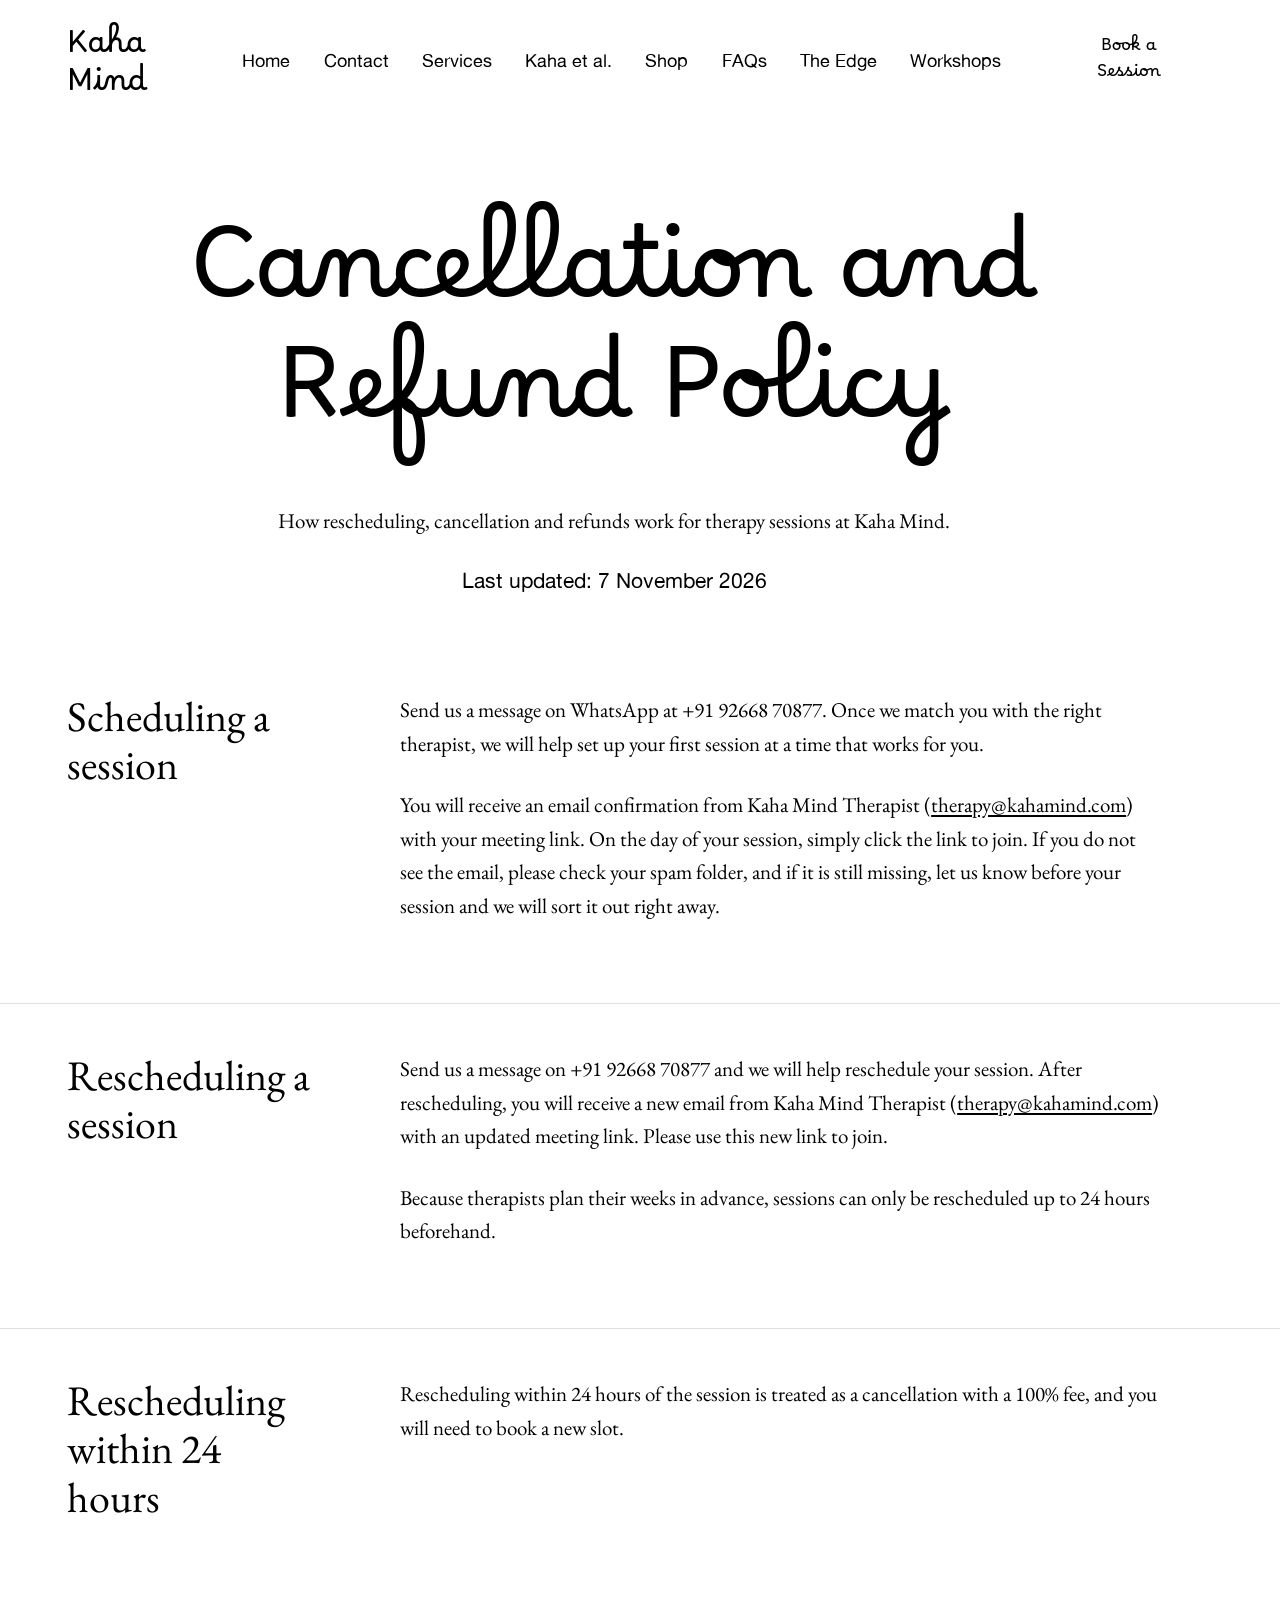
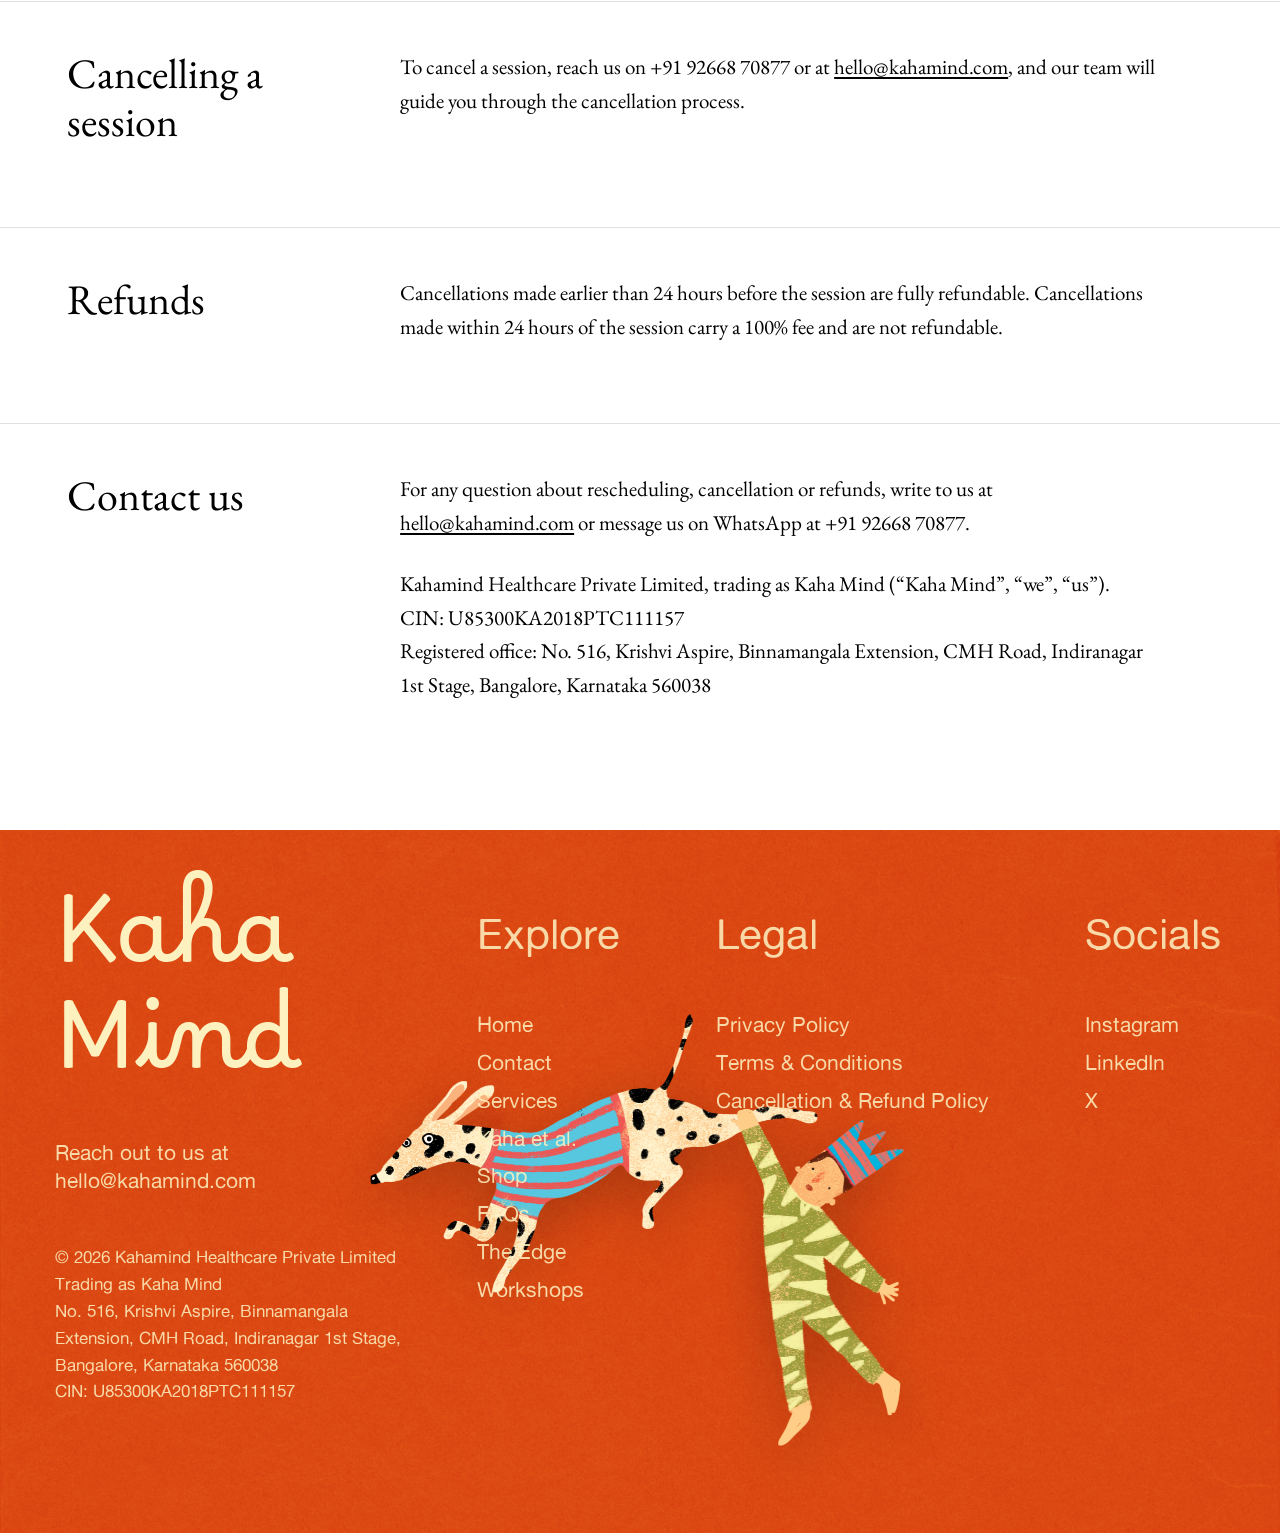
==== commit 00fd51e0: "Add files via upload" ====
--- a/cancellation-and-refund-policy.html
+++ b/cancellation-and-refund-policy.html
@@ -55,61 +55,53 @@
 
     <section class="page-hero">
       <h1 class="page-title" data-reveal>Cancellation and Refund Policy</h1>
-      <p class="page-lede" data-reveal>How cancellations, rescheduling and refunds work for sessions, workshops, cohorts and shop orders.</p>
+      <p class="page-lede" data-reveal>How rescheduling, cancellation and refunds work for therapy sessions at Kaha Mind.</p>
       <p class="legal-updated" data-reveal>Last updated: 7 November 2026</p>
     </section>
 
     <section class="faq-list">
 
     <article class="faq-entry" data-reveal>
-      <h2 class="faq-question">Payments</h2>
-      <div class="faq-answer">
-        <p>By using the services offered by Kaha Mind, the user agrees to pay all applicable charges upfront. All payments are to be made to Kahamind Healthcare Private Limited.</p>
-        <p>Payment is supported in all online formats, including bank transfers, debit and credit cards (including HDFC Diners Club), PayPal and UPI.</p>
-      </div>
-    </article>
-
-    <article class="faq-entry" data-reveal>
-      <h2 class="faq-question">Therapy sessions: cancellation and rescheduling</h2>
-      <div class="faq-answer">
-        <p>Kaha Mind allows rescheduling of an appointment, free of charge, up to 48 hours before the scheduled start of a session. Clients who wish to reschedule must inform the team at least 48 hours before the appointment. A refund will be initiated once due notice is given.</p>
-        <p>A request to reschedule a session that arrives less than 48 hours before the session will be considered a cancellation, and no refund will be made.</p>
-      </div>
-    </article>
-
-    <article class="faq-entry" data-reveal>
-      <h2 class="faq-question">If we cancel</h2>
-      <div class="faq-answer">
-        <p>If Kaha Mind has to cancel or reschedule a session, you will not be charged for it, and we will offer you another time or a full refund.</p>
-      </div>
-    </article>
-
-    <article class="faq-entry" data-reveal>
-      <h2 class="faq-question">Workshops and The Edge cohorts</h2>
-      <div class="faq-answer">
-        <p>If you withdraw before the start date, we will refund the fee paid, less any non-recoverable payment-gateway charges. Once a workshop or cohort has started, fees are generally non-refundable, but please write to us if you have an exceptional circumstance and we will consider it.</p>
-        <p>If we cancel or postpone a workshop or cohort, you can transfer your place to the next one or receive a full refund.</p>
-      </div>
-    </article>
-
-    <article class="faq-entry" data-reveal>
-      <h2 class="faq-question">Shop products</h2>
-      <div class="faq-answer">
-        <p>Please check your order details before paying. If your item arrives damaged, defective or is not what you ordered, write to us within 7 days of delivery with your order number and a photo, and we will replace it or refund you. Items that have been worn, washed or used cannot be returned. You can cancel an order before it has been dispatched for a full refund.</p>
-      </div>
-    </article>
-
-    <article class="faq-entry" data-reveal>
-      <h2 class="faq-question">How refunds are paid</h2>
-      <div class="faq-answer">
-        <p>Approved refunds are made to the original payment method. We process them within 5 business days of approval, and your bank or card issuer may take a further 5 to 10 business days to show the credit.</p>
-      </div>
-    </article>
-
-    <article class="faq-entry" data-reveal>
-      <h2 class="faq-question">How to request a cancellation or refund</h2>
-      <div class="faq-answer">
-        <p>Email us at <a href="mailto:hello@kahamind.com">hello@kahamind.com</a> or message us on WhatsApp at +91 92668 70877. Please include your name, the email or phone number you booked with, what you booked, and the date of the session or your order number.</p>
+      <h2 class="faq-question">Scheduling a session</h2>
+      <div class="faq-answer">
+        <p>Send us a message on WhatsApp at +91 92668 70877. Once we match you with the right therapist, we will help set up your first session at a time that works for you.</p>
+        <p>You will receive an email confirmation from Kaha Mind Therapist (<a href="mailto:therapy@kahamind.com">therapy@kahamind.com</a>) with your meeting link. On the day of your session, simply click the link to join. If you do not see the email, please check your spam folder, and if it is still missing, let us know before your session and we will sort it out right away.</p>
+      </div>
+    </article>
+
+    <article class="faq-entry" data-reveal>
+      <h2 class="faq-question">Rescheduling a session</h2>
+      <div class="faq-answer">
+        <p>Send us a message on +91 92668 70877 and we will help reschedule your session. After rescheduling, you will receive a new email from Kaha Mind Therapist (<a href="mailto:therapy@kahamind.com">therapy@kahamind.com</a>) with an updated meeting link. Please use this new link to join.</p>
+        <p>Because therapists plan their weeks in advance, sessions can only be rescheduled up to 24 hours beforehand.</p>
+      </div>
+    </article>
+
+    <article class="faq-entry" data-reveal>
+      <h2 class="faq-question">Rescheduling within 24 hours</h2>
+      <div class="faq-answer">
+        <p>Rescheduling within 24 hours of the session is treated as a cancellation with a 100% fee, and you will need to book a new slot.</p>
+      </div>
+    </article>
+
+    <article class="faq-entry" data-reveal>
+      <h2 class="faq-question">Cancelling a session</h2>
+      <div class="faq-answer">
+        <p>To cancel a session, reach us on +91 92668 70877 or at <a href="mailto:hello@kahamind.com">hello@kahamind.com</a>, and our team will guide you through the cancellation process.</p>
+      </div>
+    </article>
+
+    <article class="faq-entry" data-reveal>
+      <h2 class="faq-question">Refunds</h2>
+      <div class="faq-answer">
+        <p>Cancellations made earlier than 24 hours before the session are fully refundable. Cancellations made within 24 hours of the session carry a 100% fee and are not refundable.</p>
+      </div>
+    </article>
+
+    <article class="faq-entry" data-reveal>
+      <h2 class="faq-question">Contact us</h2>
+      <div class="faq-answer">
+        <p>For any question about rescheduling, cancellation or refunds, write to us at <a href="mailto:hello@kahamind.com">hello@kahamind.com</a> or message us on WhatsApp at +91 92668 70877.</p>
         <p>Kahamind Healthcare Private Limited, trading as Kaha Mind (&ldquo;Kaha Mind&rdquo;, &ldquo;we&rdquo;, &ldquo;us&rdquo;).<br>CIN: U85300KA2018PTC111157<br>Registered office: No. 516, Krishvi Aspire, Binnamangala Extension, CMH Road, Indiranagar 1st Stage, Bangalore, Karnataka 560038</p>
       </div>
     </article>
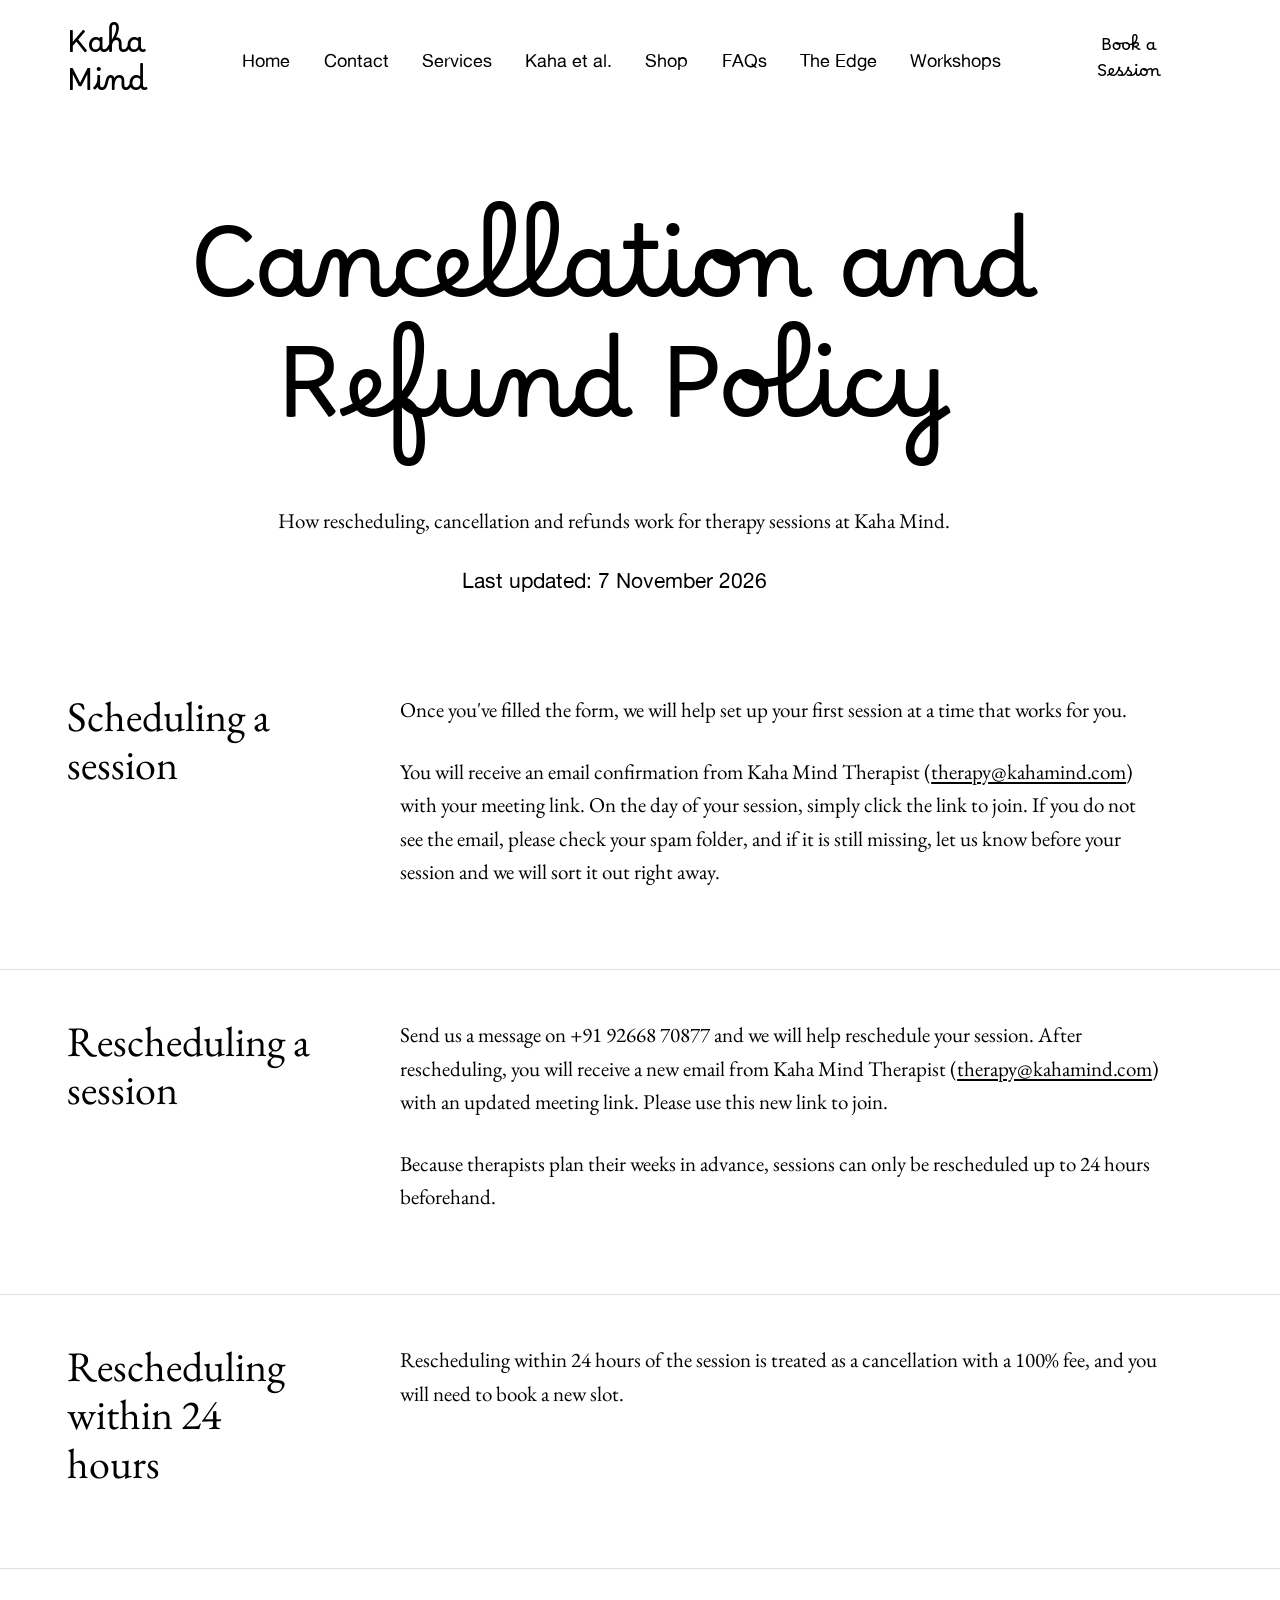
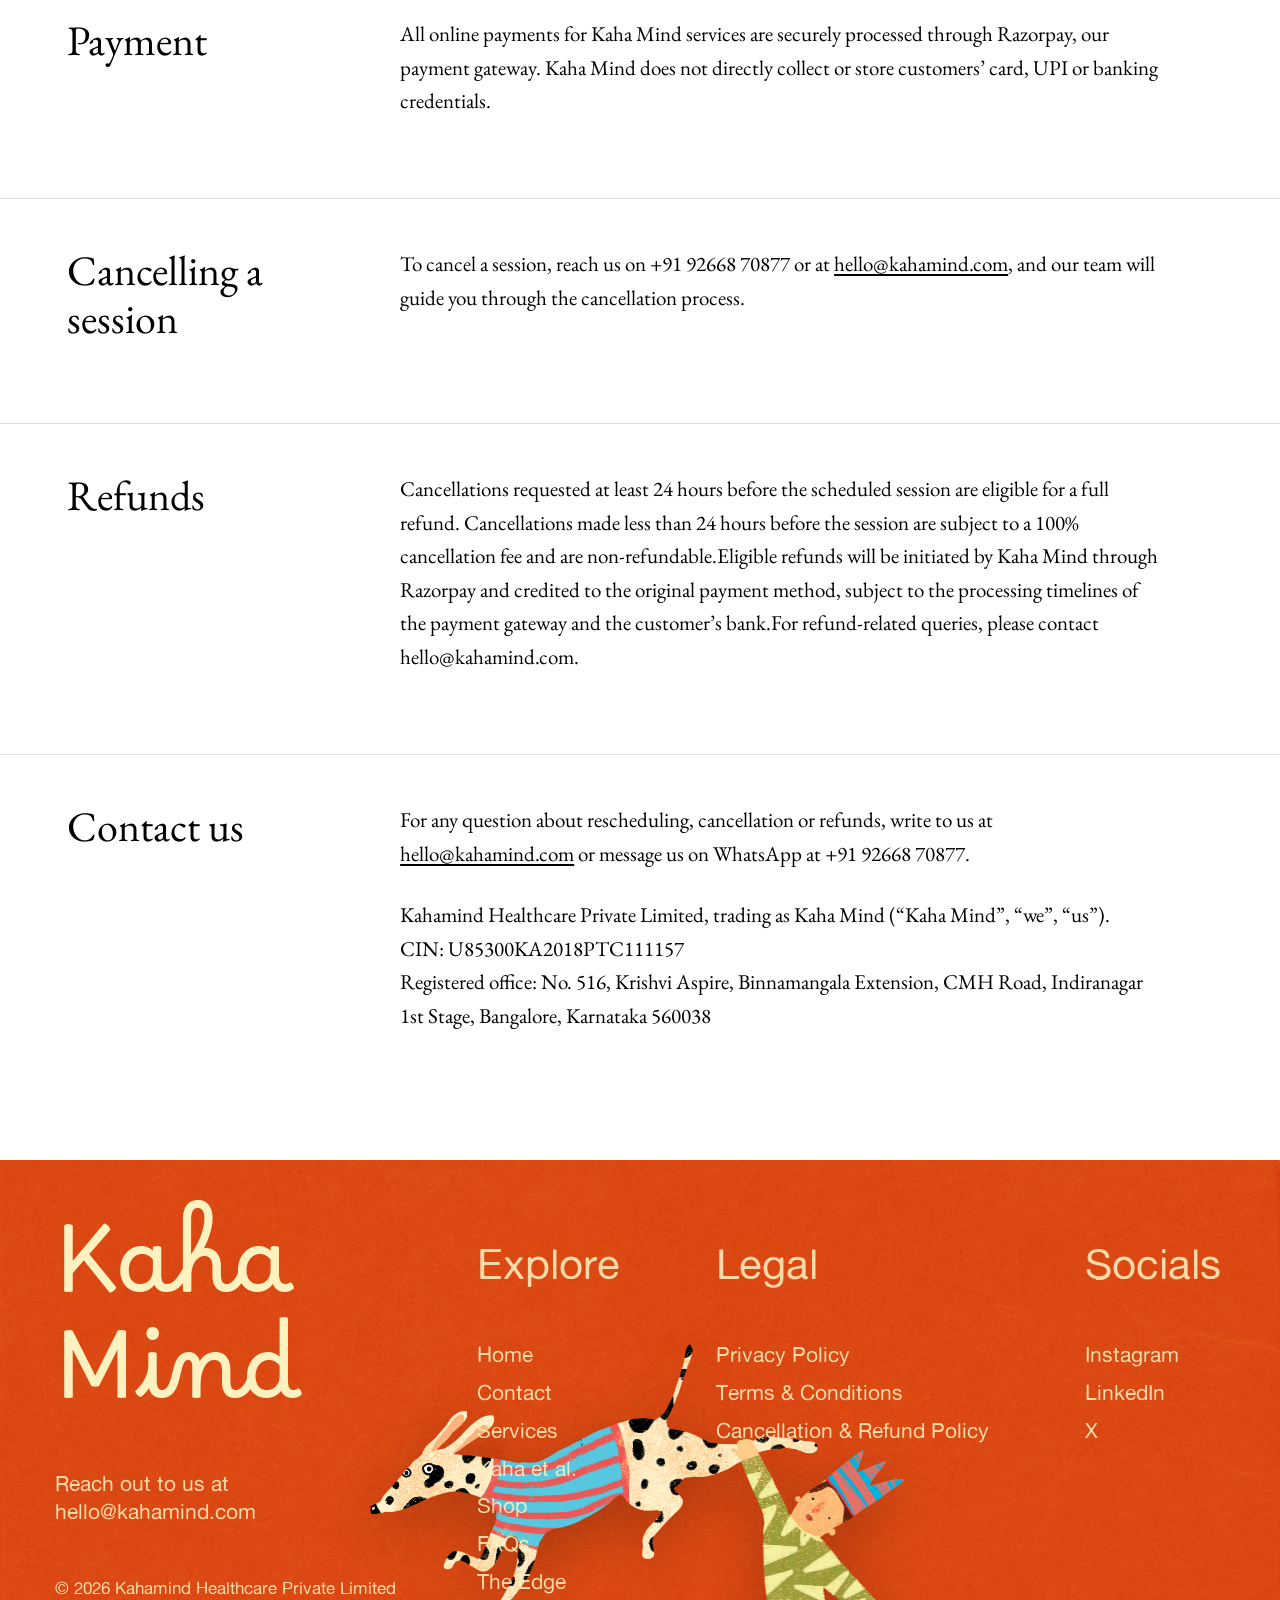
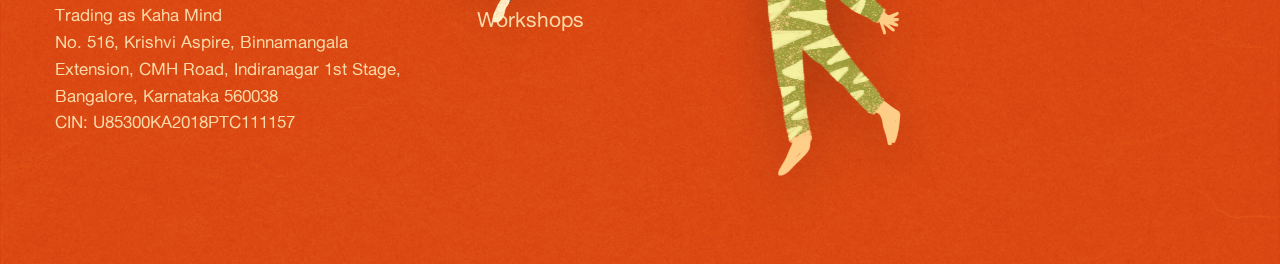
==== commit 9582ea8e: "Add files via upload" ====
--- a/cancellation-and-refund-policy.html
+++ b/cancellation-and-refund-policy.html
@@ -64,7 +64,7 @@
     <article class="faq-entry" data-reveal>
       <h2 class="faq-question">Scheduling a session</h2>
       <div class="faq-answer">
-        <p>Send us a message on WhatsApp at +91 92668 70877. Once we match you with the right therapist, we will help set up your first session at a time that works for you.</p>
+        <p>Once you've filled the form, we will help set up your first session at a time that works for you.</p>
         <p>You will receive an email confirmation from Kaha Mind Therapist (<a href="mailto:therapy@kahamind.com">therapy@kahamind.com</a>) with your meeting link. On the day of your session, simply click the link to join. If you do not see the email, please check your spam folder, and if it is still missing, let us know before your session and we will sort it out right away.</p>
       </div>
     </article>
@@ -84,6 +84,13 @@
       </div>
     </article>
 
+   <article class="faq-entry" data-reveal>
+      <h2 class="faq-question">Payment</h2>
+      <div class="faq-answer">
+        <p>All online payments for Kaha Mind services are securely processed through Razorpay, our payment gateway. Kaha Mind does not directly collect or store customers’ card, UPI or banking credentials.</p>
+      </div>
+    </article>
+
     <article class="faq-entry" data-reveal>
       <h2 class="faq-question">Cancelling a session</h2>
       <div class="faq-answer">
@@ -94,7 +101,7 @@
     <article class="faq-entry" data-reveal>
       <h2 class="faq-question">Refunds</h2>
       <div class="faq-answer">
-        <p>Cancellations made earlier than 24 hours before the session are fully refundable. Cancellations made within 24 hours of the session carry a 100% fee and are not refundable.</p>
+        <p>Cancellations requested at least 24 hours before the scheduled session are eligible for a full refund. Cancellations made less than 24 hours before the session are subject to a 100% cancellation fee and are non-refundable.Eligible refunds will be initiated by Kaha Mind through Razorpay and credited to the original payment method, subject to the processing timelines of the payment gateway and the customer’s bank.For refund-related queries, please contact hello@kahamind.com.</p>
       </div>
     </article>
 
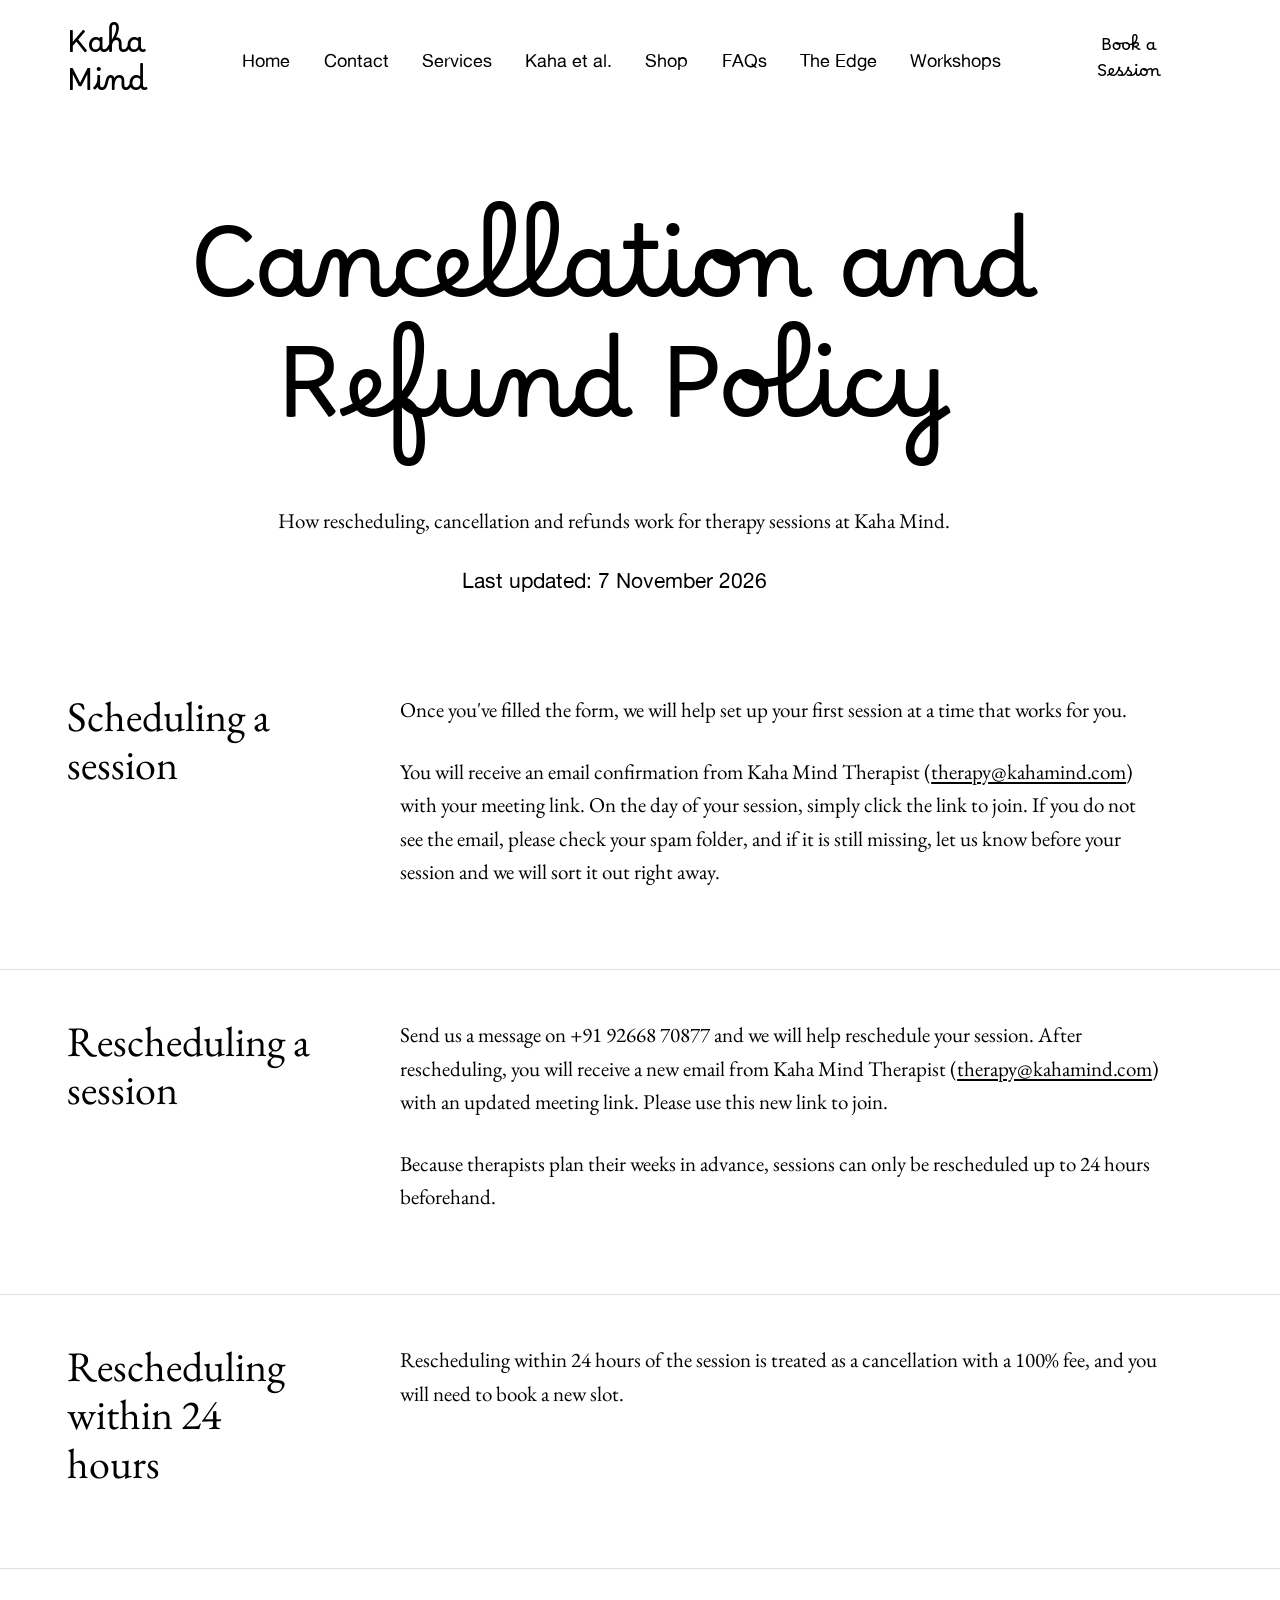
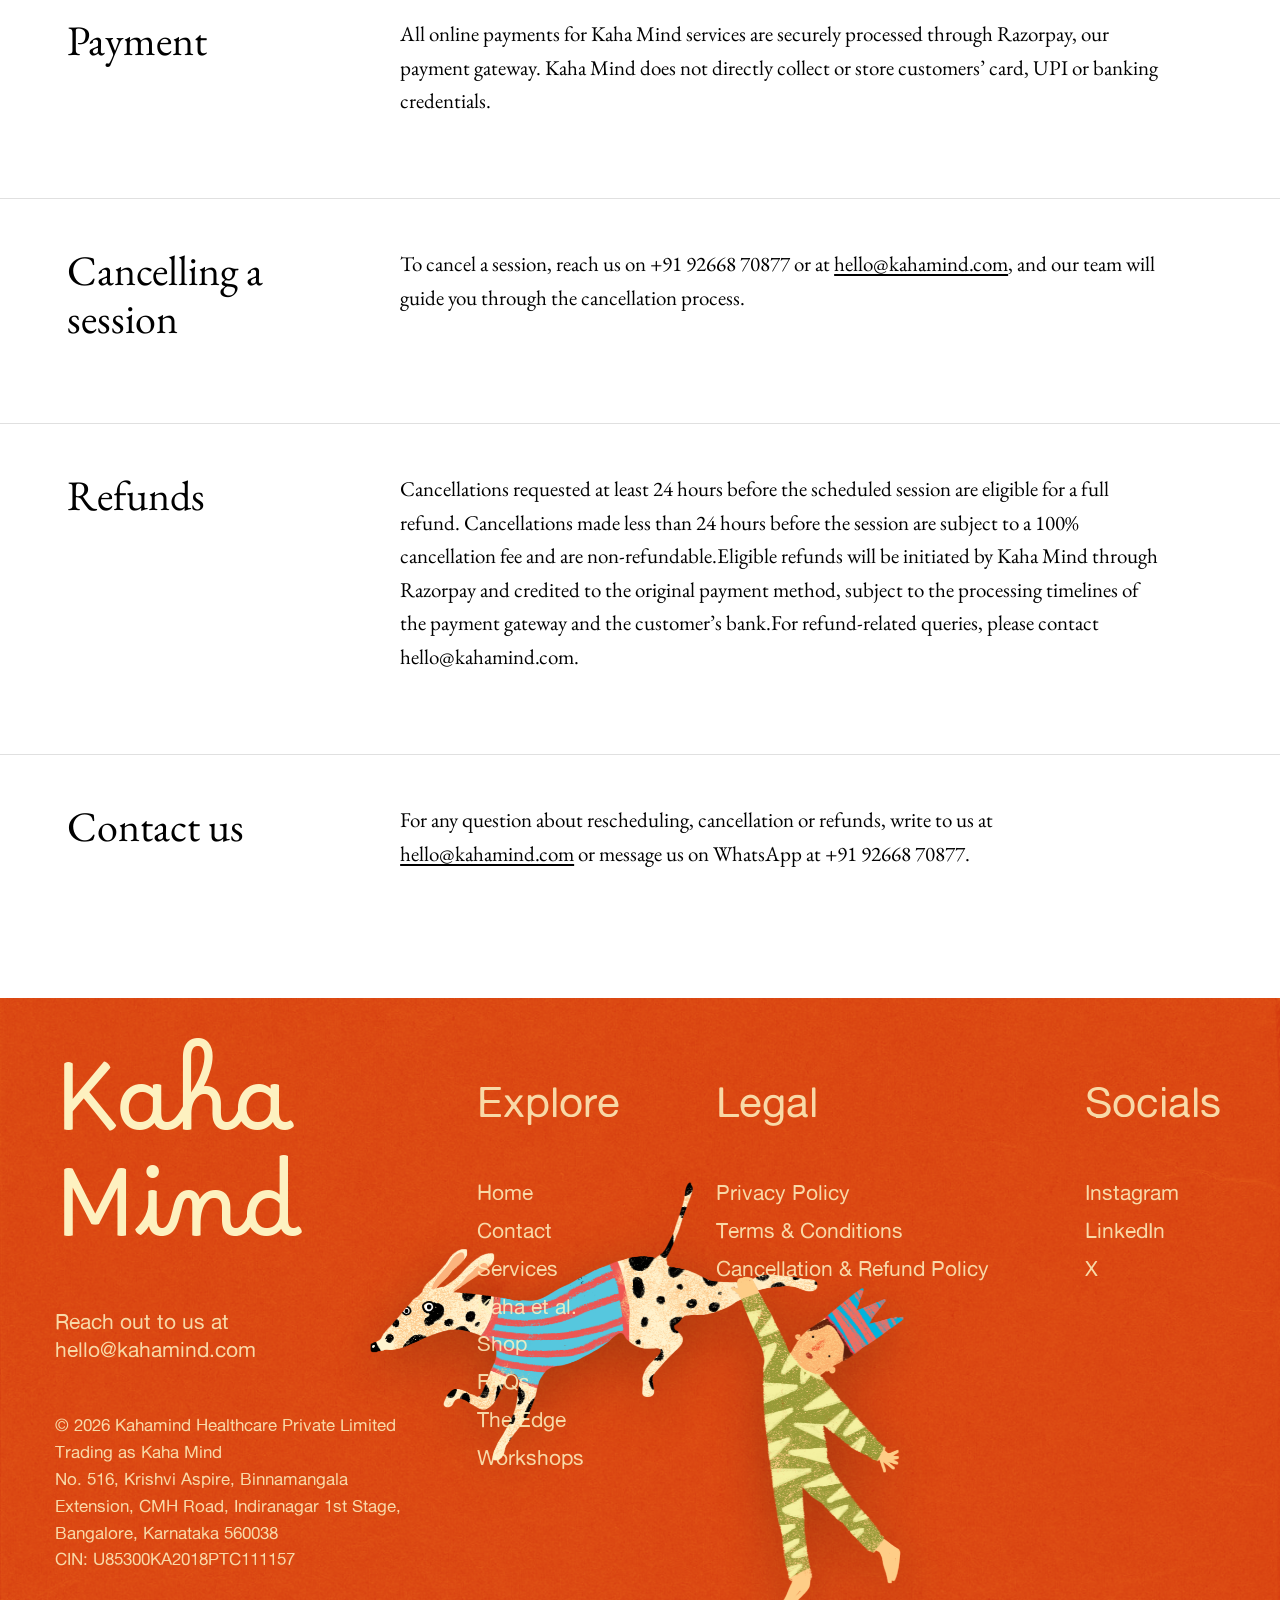
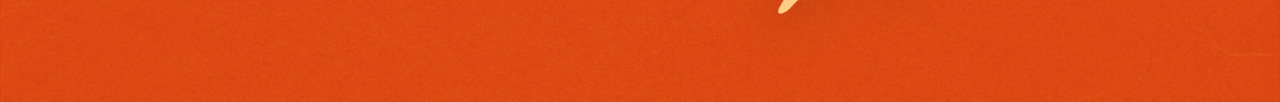
==== commit f82e7509: "Add files via upload" ====
--- a/cancellation-and-refund-policy.html
+++ b/cancellation-and-refund-policy.html
@@ -109,7 +109,7 @@
       <h2 class="faq-question">Contact us</h2>
       <div class="faq-answer">
         <p>For any question about rescheduling, cancellation or refunds, write to us at <a href="mailto:hello@kahamind.com">hello@kahamind.com</a> or message us on WhatsApp at +91 92668 70877.</p>
-        <p>Kahamind Healthcare Private Limited, trading as Kaha Mind (&ldquo;Kaha Mind&rdquo;, &ldquo;we&rdquo;, &ldquo;us&rdquo;).<br>CIN: U85300KA2018PTC111157<br>Registered office: No. 516, Krishvi Aspire, Binnamangala Extension, CMH Road, Indiranagar 1st Stage, Bangalore, Karnataka 560038</p>
+      
       </div>
     </article>
 
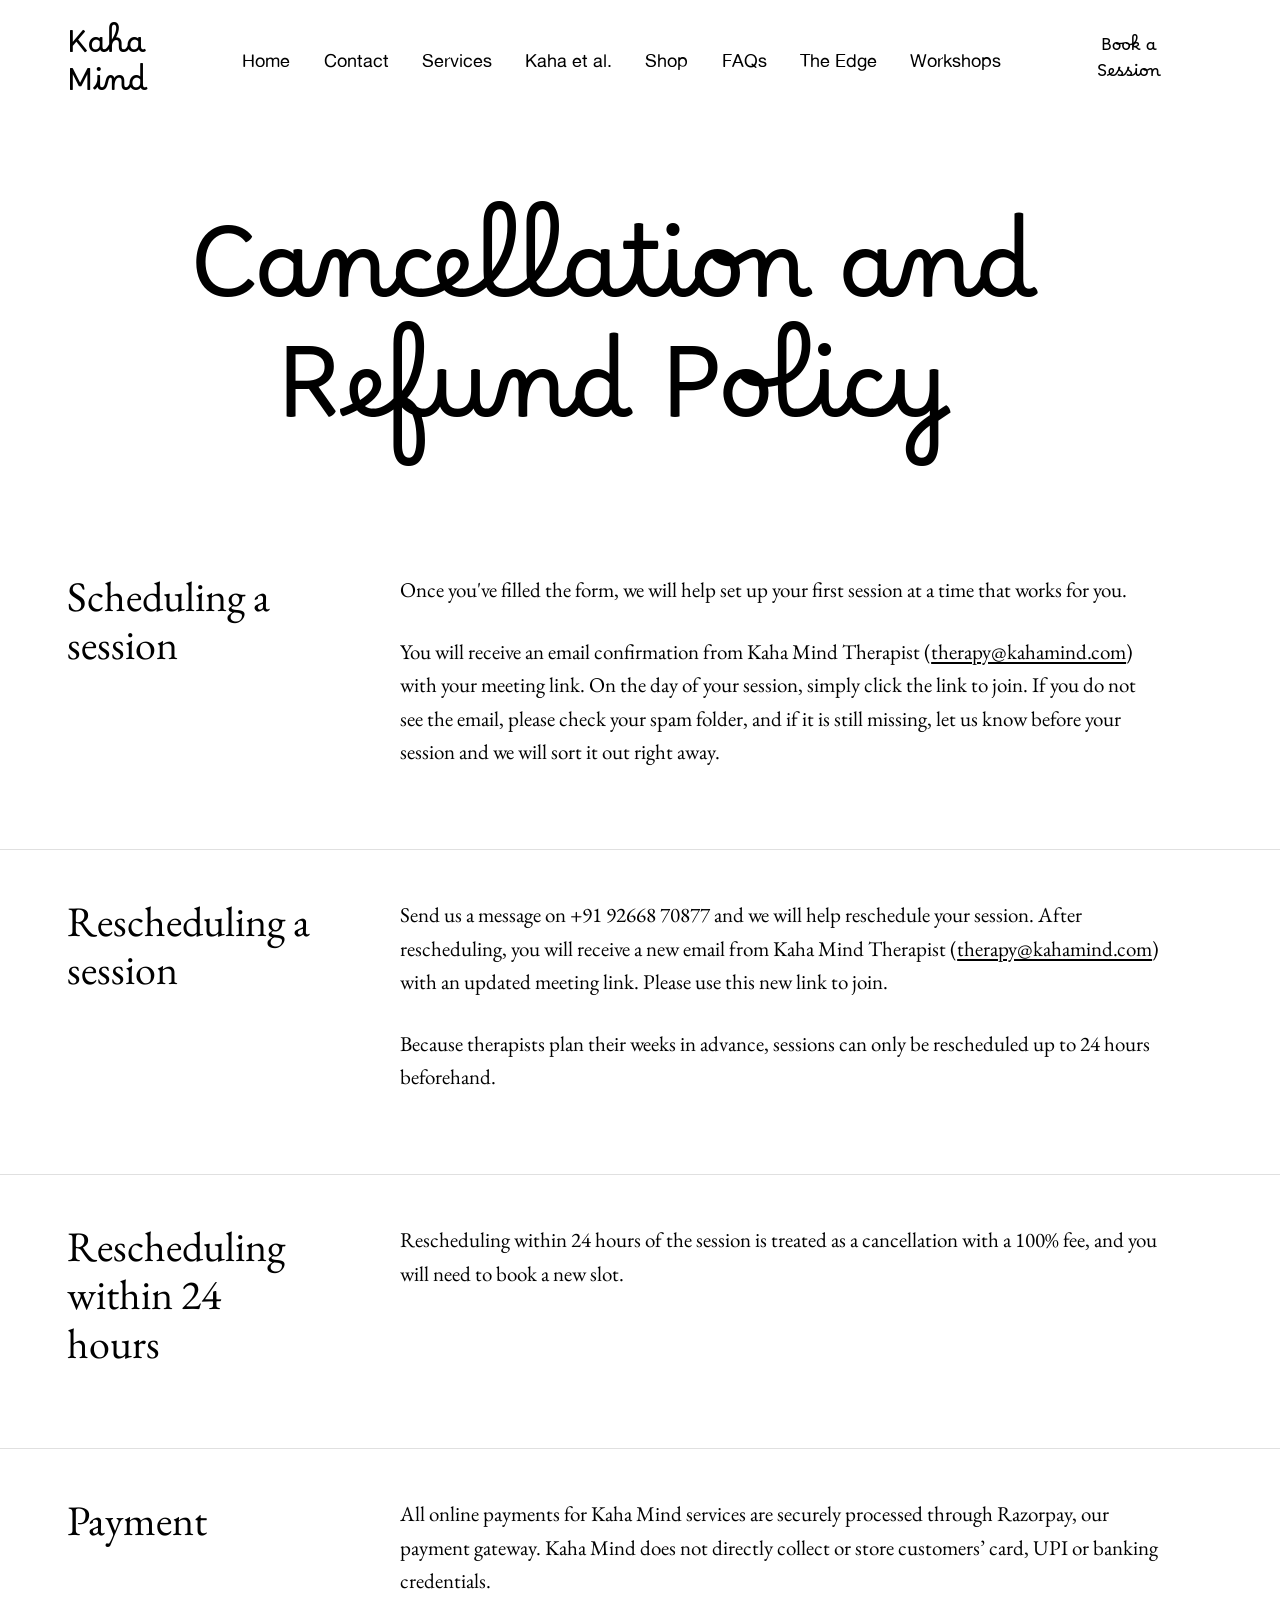
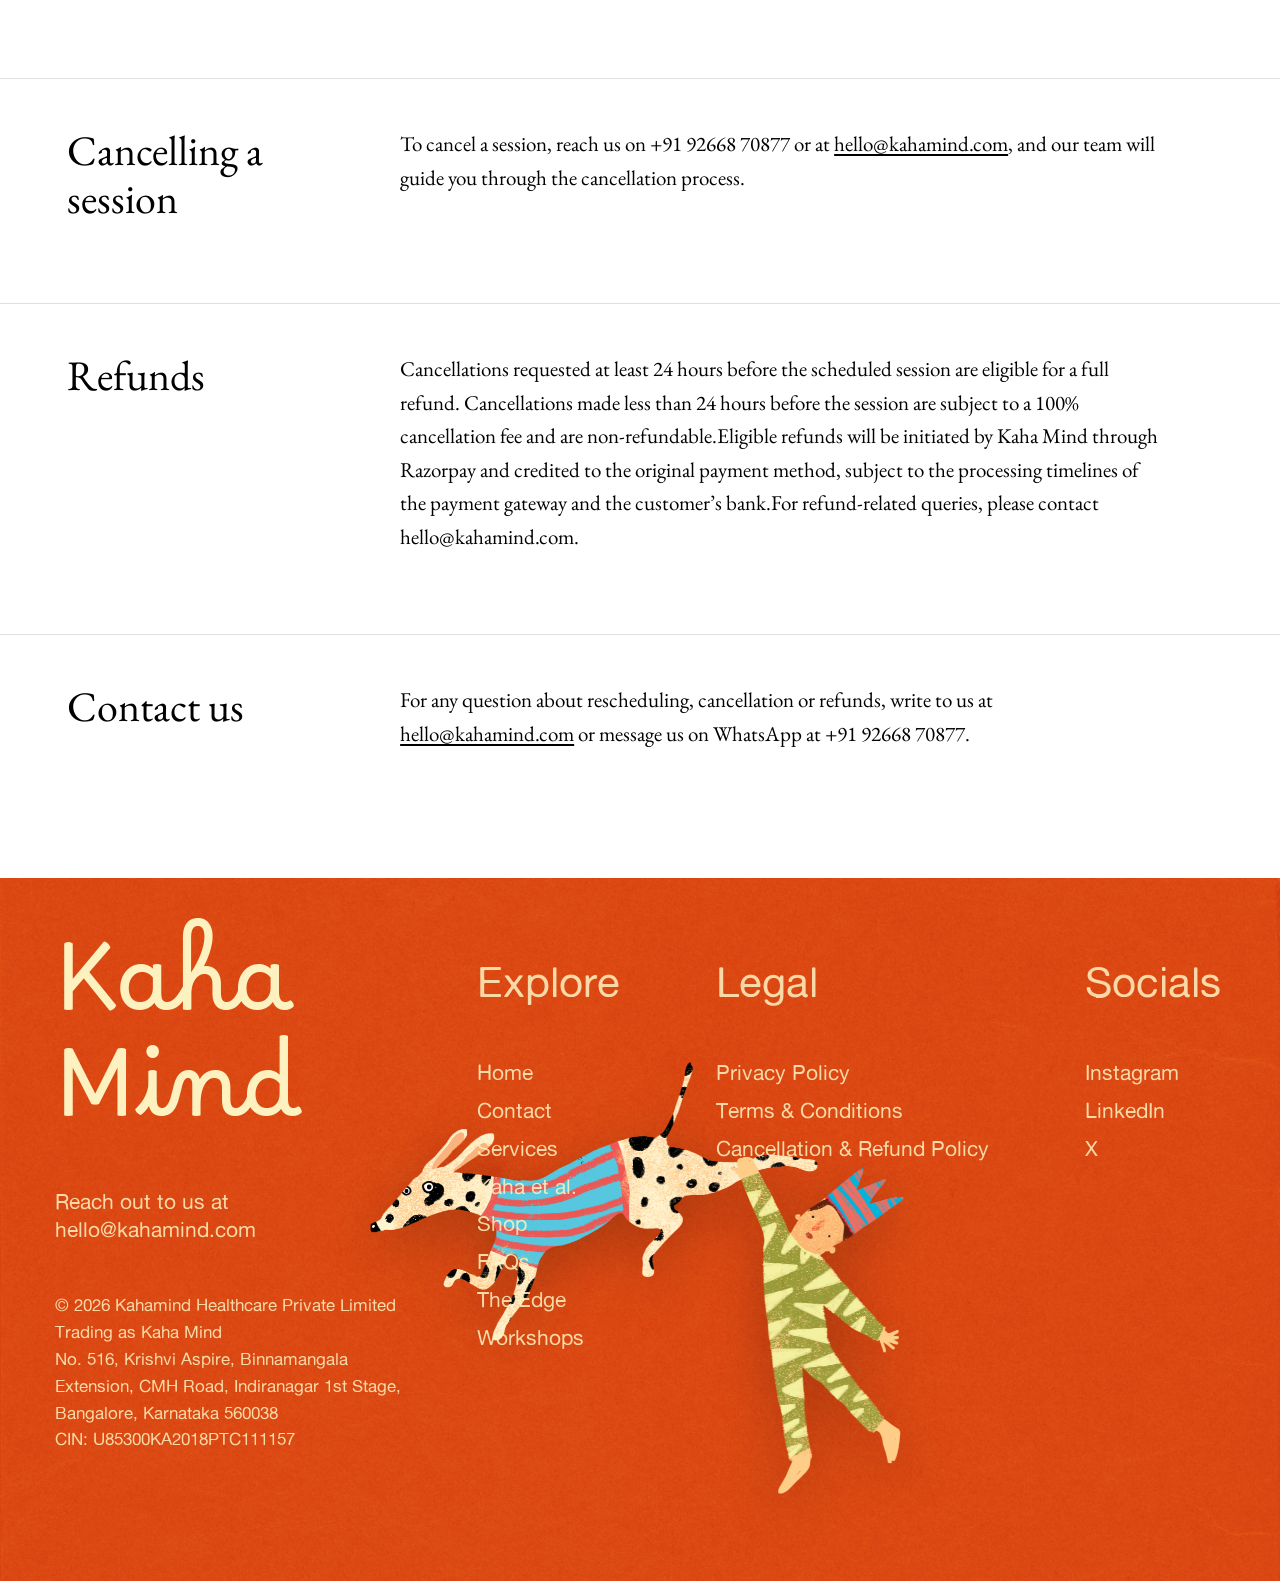
==== commit 16eade00: "Add files via upload" ====
--- a/cancellation-and-refund-policy.html
+++ b/cancellation-and-refund-policy.html
@@ -55,8 +55,6 @@
 
     <section class="page-hero">
       <h1 class="page-title" data-reveal>Cancellation and Refund Policy</h1>
-      <p class="page-lede" data-reveal>How rescheduling, cancellation and refunds work for therapy sessions at Kaha Mind.</p>
-      <p class="legal-updated" data-reveal>Last updated: 7 November 2026</p>
     </section>
 
     <section class="faq-list">
